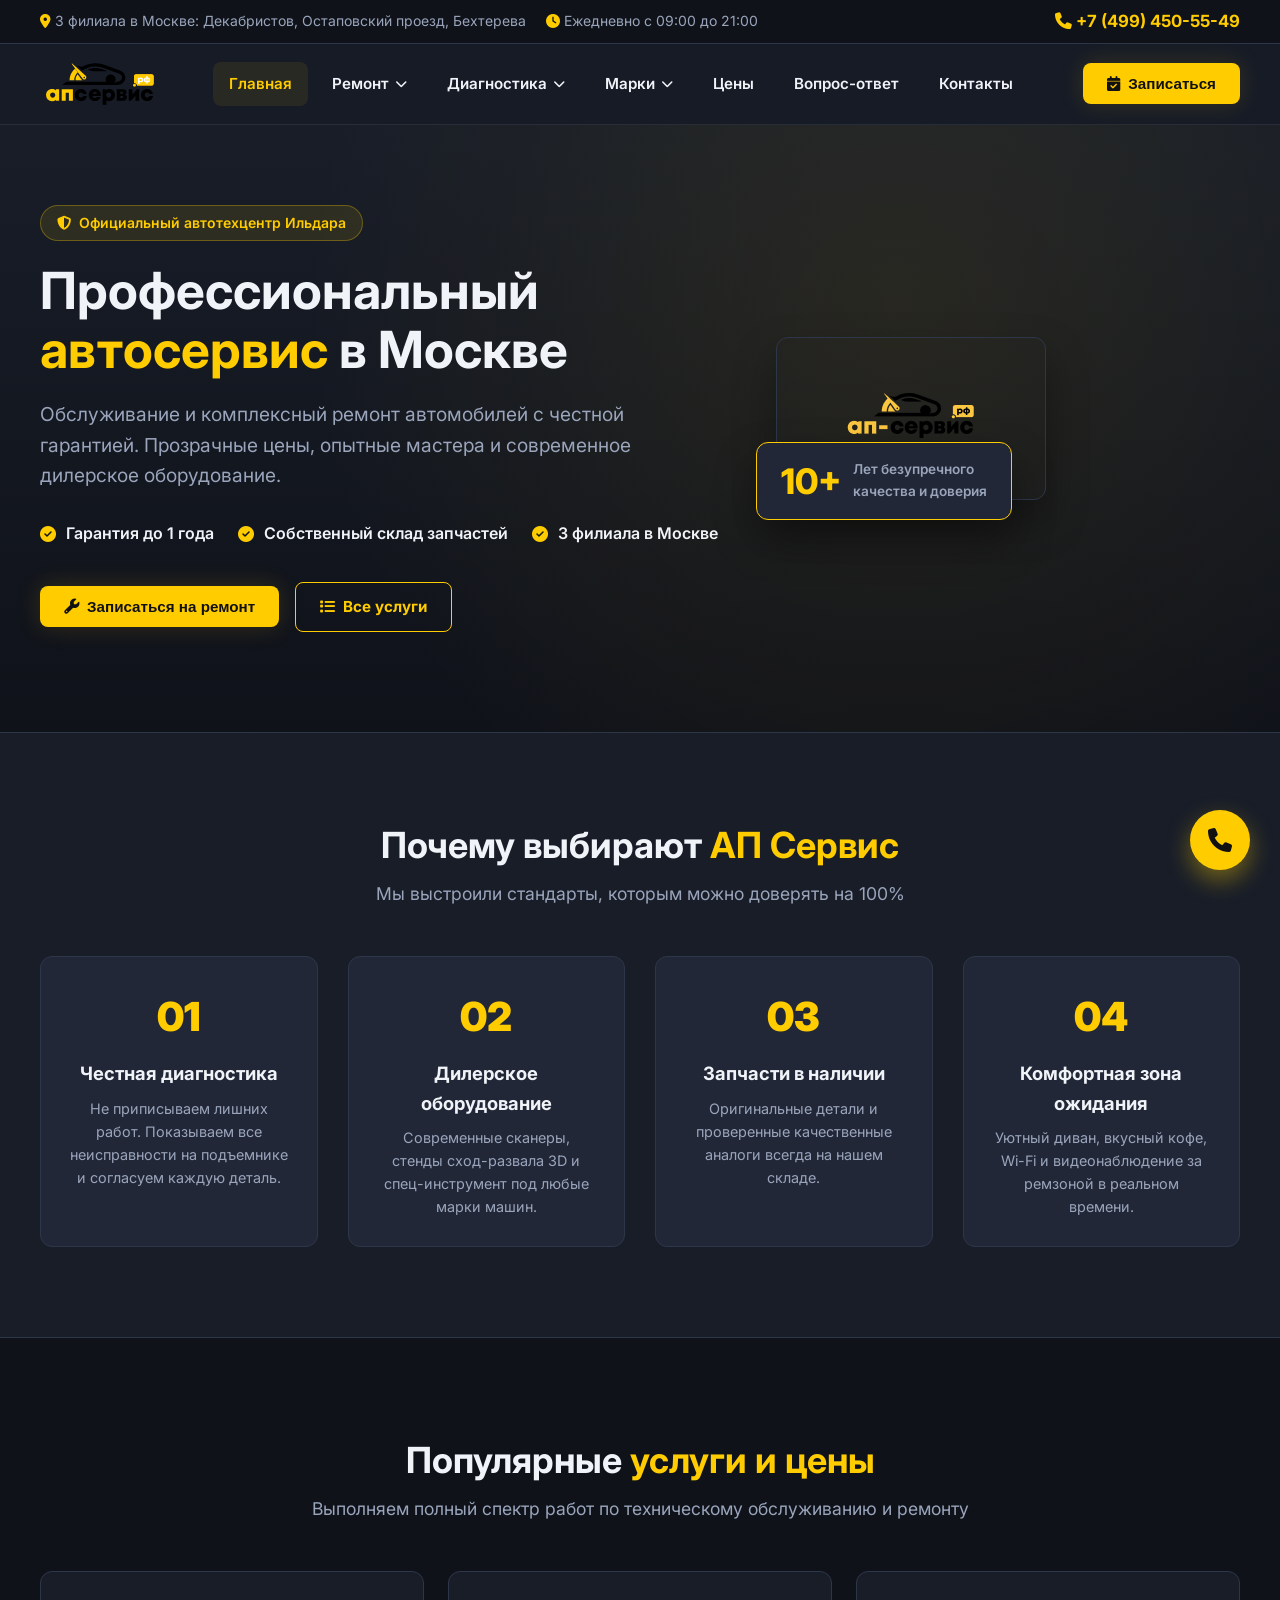
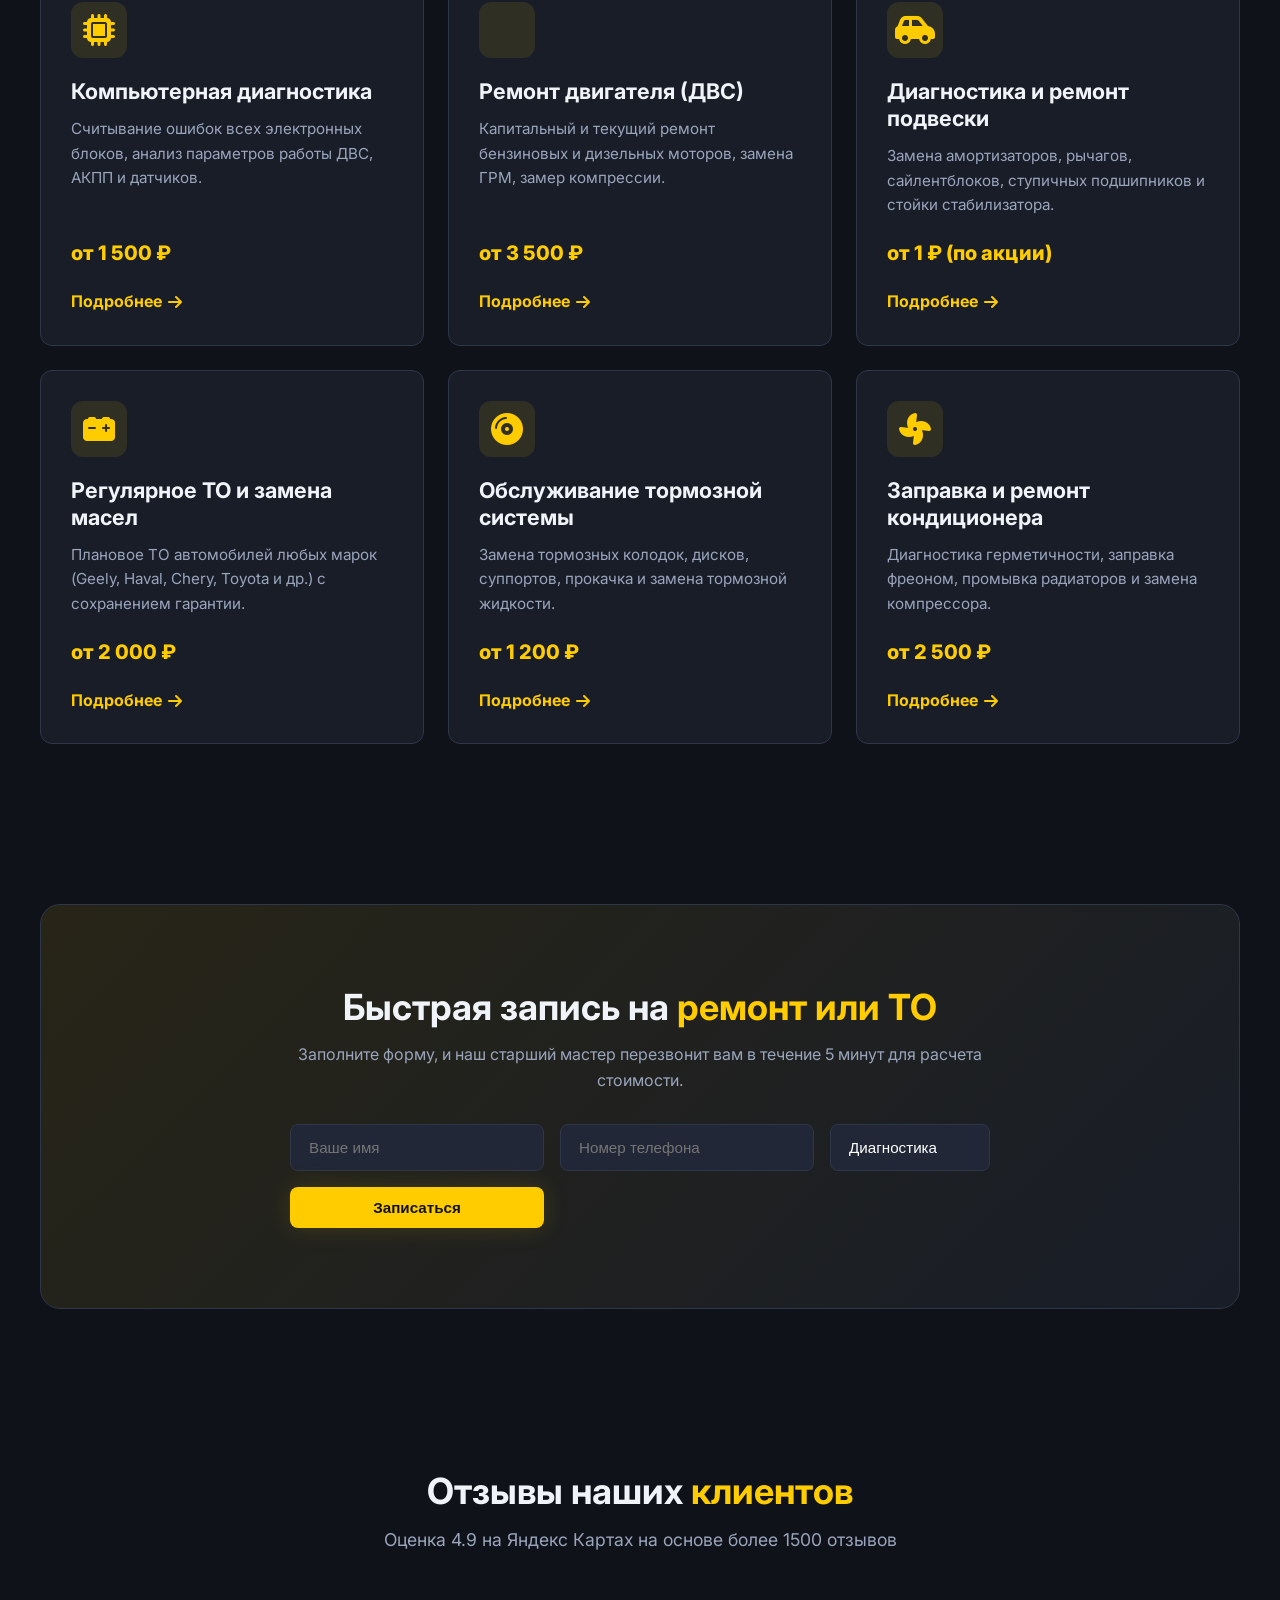
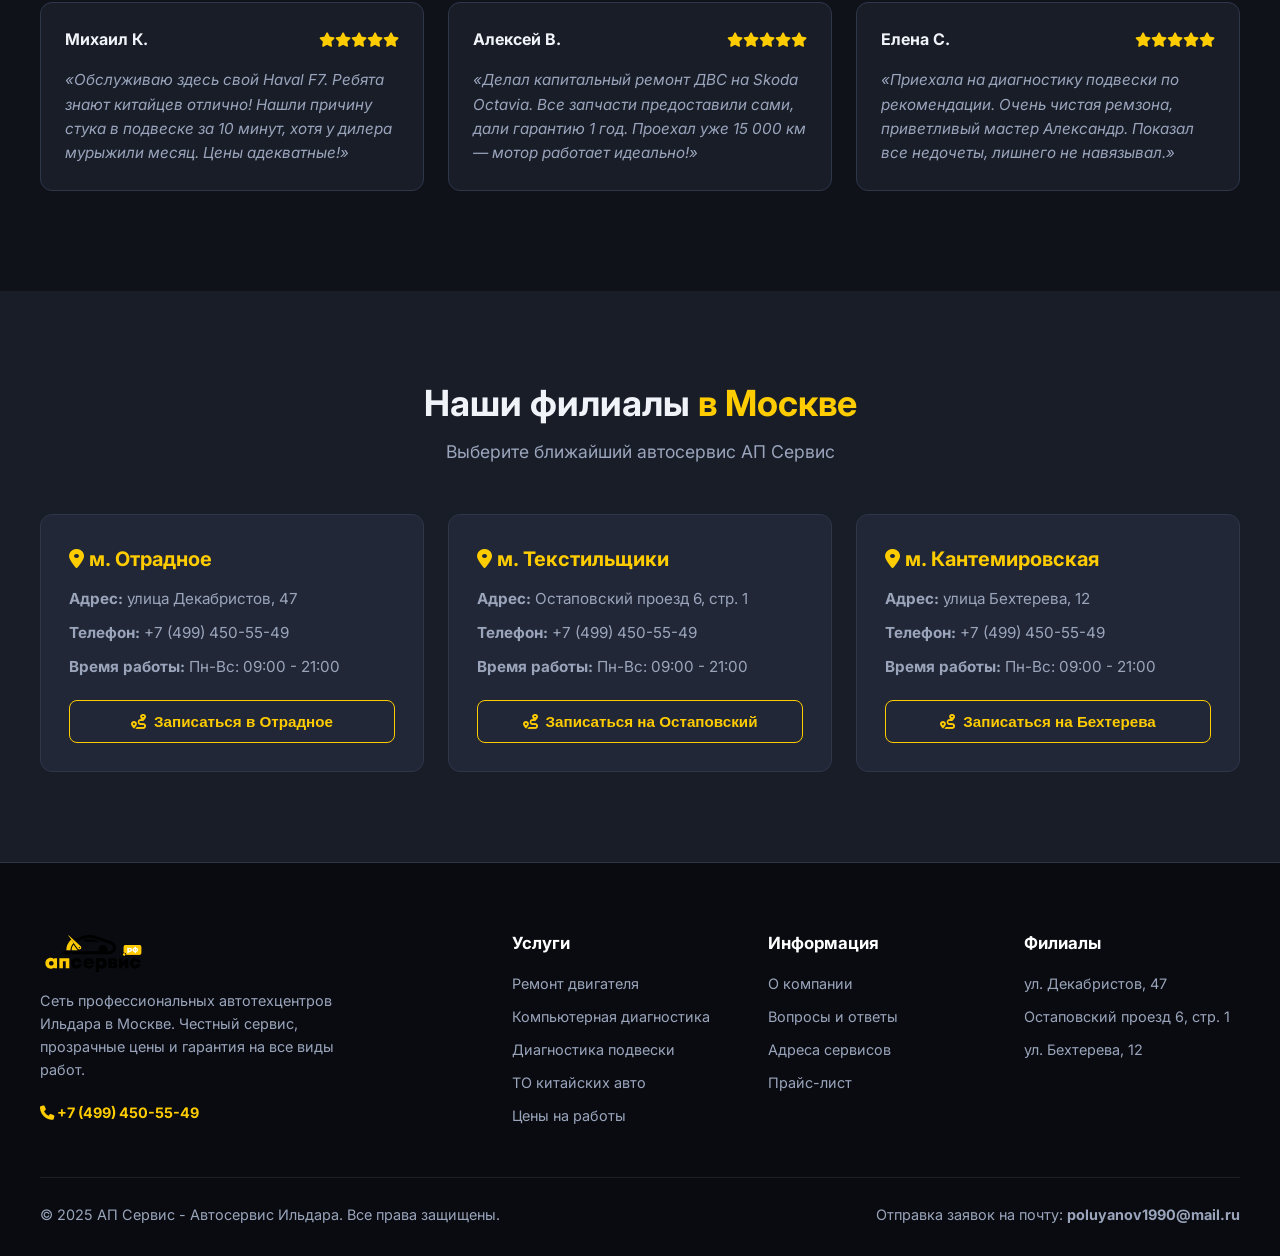
==== index.html @ 7454a3b3 "Create modern multi-page HTML site analog for AP Service with email forms Co-authored-by: staspoluya" ====
<!DOCTYPE html>
<html lang="ru">
<head>
  <meta charset="UTF-8">
  <meta name="viewport" content="width=device-width, initial-scale=1.0">
  <title>АП Сервис - Сеть автотехцентров Ильдара в Москве</title>
  <meta name="description" content="АП Сервис — профессиональный автосервис Ильдара. Диагностика, ремонт двигателя, ТО, подвески, тормозов и электрики в Москве. Гарантия качества.">

  <link rel="stylesheet" href="css/style.css">
  <link rel="stylesheet" href="https://cdnjs.cloudflare.com/ajax/libs/font-awesome/6.4.0/css/all.min.css">
  <link href="https://fonts.googleapis.com/css2?family=Inter:wght@400;500;600;700;800;900&display=swap" rel="stylesheet">
</head>
<body>

  <!-- Top Bar -->
  <div class="top-bar">
    <div class="container">
      <div class="top-bar-info">
        <div class="item"><i class="fa-solid fa-location-dot text-highlight"></i> 3 филиала в Москве: Декабристов, Остаповский проезд, Бехтерева</div>
        <div class="item"><i class="fa-solid fa-clock text-highlight"></i> Ежедневно с 09:00 до 21:00</div>
      </div>
      <div class="top-bar-contact">
        <a href="tel:+74994505549" class="phone-link"><i class="fa-solid fa-phone"></i> +7 (499) 450-55-49</a>
      </div>
    </div>
  </div>

  <!-- Header -->
  <header class="header">
    <div class="container header-container">
      <a href="index.html" class="logo">
        <img src="images/logo.svg" alt="АП Сервис - Автосервис Ильдара">
      </a>

      <nav>
        <ul class="nav-menu">
          <li class="nav-item active"><a href="index.html" class="nav-link">Главная</a></li>

          <li class="nav-item has-dropdown">
            <a href="#" class="nav-link">
              Ремонт <i class="fa-solid fa-chevron-down dropdown-arrow"></i>
            </a>
            <div class="dropdown-menu mega-menu">
              <a href="dvigatel.html"><i class="fa-solid fa-engine"></i> Ремонт двигателя</a>
              <a href="diagnostika-podveski.html"><i class="fa-solid fa-car-side"></i> Замена амортизаторов</a>
              <a href="dvigatel.html"><i class="fa-solid fa-gear"></i> Замена ГРМ</a>
              <a href="dvigatel.html"><i class="fa-solid fa-oil-can"></i> Замена масла в АКПП</a>
              <a href="dvigatel.html"><i class="fa-solid fa-oil-can"></i> Замена масла в ДВС</a>
              <a href="diagnostika-podveski.html"><i class="fa-solid fa-compact-disc"></i> Замена колодок и дисков</a>
              <a href="diagnostika-podveski.html"><i class="fa-solid fa-dharmachakra"></i> Замена ступичного подшипника</a>
              <a href="diagnostika-podveski.html"><i class="fa-solid fa-wrench"></i> Замена сайлентблоков</a>
              <a href="dvigatel.html"><i class="fa-solid fa-temperature-arrow-down"></i> Замена антифриза</a>
              <a href="dvigatel.html"><i class="fa-solid fa-snowflake"></i> Заправка кондиционера</a>
            </div>
          </li>

          <li class="nav-item has-dropdown">
            <a href="#" class="nav-link">
              Диагностика <i class="fa-solid fa-chevron-down dropdown-arrow"></i>
            </a>
            <div class="dropdown-menu">
              <a href="computernaya-diagnostika.html">Компьютерная диагностика</a>
              <a href="diagnostika-podveski.html">Диагностика подвески</a>
              <a href="computernaya-diagnostika.html">Диагностика ДВС</a>
              <a href="computernaya-diagnostika.html">Диагностика трансмиссии</a>
              <a href="computernaya-diagnostika.html">Диагностика тормозной системы</a>
            </div>
          </li>

          <li class="nav-item has-dropdown">
            <a href="#" class="nav-link">
              Марки <i class="fa-solid fa-chevron-down dropdown-arrow"></i>
            </a>
            <div class="dropdown-menu mega-menu">
              <a href="to-geely.html">ТО Geely</a>
              <a href="to-geely.html">ТО Haval</a>
              <a href="to-geely.html">ТО Chery</a>
              <a href="to-geely.html">ТО Changan</a>
              <a href="to-geely.html">ТО Jaecoo</a>
              <a href="to-geely.html">ТО Jetour</a>
              <a href="to-geely.html">ТО Exeed</a>
              <a href="to-geely.html">ТО Tank</a>
            </div>
          </li>

          <li class="nav-item"><a href="price.html" class="nav-link">Цены</a></li>
          <li class="nav-item"><a href="faq.html" class="nav-link">Вопрос-ответ</a></li>
          <li class="nav-item"><a href="#branches" class="nav-link">Контакты</a></li>
        </ul>
      </nav>

      <div class="header-actions">
        <button class="btn btn-primary" data-open-modal><i class="fa-solid fa-calendar-check"></i> Записаться</button>
        <button class="mobile-toggle"><i class="fa-solid fa-bars"></i></button>
      </div>
    </div>
  </header>

  <!-- Hero Section -->
  <section class="hero">
    <div class="container hero-content">
      <div class="hero-text-side">
        <div class="hero-badge"><i class="fa-solid fa-shield-halved"></i> Официальный автотехцентр Ильдара</div>
        <h1>Профессиональный <span class="text-highlight">автосервис</span> в Москве</h1>
        <p class="hero-desc">Обслуживание и комплексный ремонт автомобилей с честной гарантией. Прозрачные цены, опытные мастера и современное дилерское оборудование.</p>

        <div class="hero-features">
          <div class="hero-feature-item">
            <i class="fa-solid fa-circle-check text-highlight"></i>
            <span>Гарантия до 1 года</span>
          </div>
          <div class="hero-feature-item">
            <i class="fa-solid fa-circle-check text-highlight"></i>
            <span>Собственный склад запчастей</span>
          </div>
          <div class="hero-feature-item">
            <i class="fa-solid fa-circle-check text-highlight"></i>
            <span>3 филиала в Москве</span>
          </div>
        </div>

        <div class="hero-cta">
          <button class="btn btn-primary" data-open-modal><i class="fa-solid fa-wrench"></i> Записаться на ремонт</button>
          <a href="#services" class="btn btn-outline"><i class="fa-solid fa-list"></i> Все услуги</a>
        </div>
      </div>

      <div class="hero-image-wrap">
        <img src="images/img_1.png" alt="АП Сервис Автосервис Ильдара">
        <div class="hero-experience-card">
          <div class="number">10+</div>
          <div class="text">Лет безупречного<br>качества и доверия</div>
        </div>
      </div>
    </div>
  </section>

  <!-- Advantages Section -->
  <section class="advantages-section">
    <div class="container">
      <h2 class="section-title">Почему выбирают <span class="text-highlight">АП Сервис</span></h2>
      <p class="section-subtitle">Мы выстроили стандарты, которым можно доверять на 100%</p>

      <div class="advantages-grid">
        <div class="advantage-card">
          <div class="advantage-number">01</div>
          <div class="advantage-title">Честная диагностика</div>
          <div class="advantage-desc">Не приписываем лишних работ. Показываем все неисправности на подъемнике и согласуем каждую деталь.</div>
        </div>

        <div class="advantage-card">
          <div class="advantage-number">02</div>
          <div class="advantage-title">Дилерское оборудование</div>
          <div class="advantage-desc">Современные сканеры, стенды сход-развала 3D и спец-инструмент под любые марки машин.</div>
        </div>

        <div class="advantage-card">
          <div class="advantage-number">03</div>
          <div class="advantage-title">Запчасти в наличии</div>
          <div class="advantage-desc">Оригинальные детали и проверенные качественные аналоги всегда на нашем складе.</div>
        </div>

        <div class="advantage-card">
          <div class="advantage-number">04</div>
          <div class="advantage-title">Комфортная зона ожидания</div>
          <div class="advantage-desc">Уютный диван, вкусный кофе, Wi-Fi и видеонаблюдение за ремзоной в реальном времени.</div>
        </div>
      </div>
    </div>
  </section>

  <!-- Popular Services Grid -->
  <section class="services-section" id="services">
    <div class="container">
      <h2 class="section-title">Популярные <span class="text-highlight">услуги и цены</span></h2>
      <p class="section-subtitle">Выполняем полный спектр работ по техническому обслуживанию и ремонту</p>

      <div class="services-grid">
        <div class="service-card">
          <div>
            <div class="service-icon"><i class="fa-solid fa-microchip fa-2x"></i></div>
            <h3>Компьютерная диагностика</h3>
            <p>Считывание ошибок всех электронных блоков, анализ параметров работы ДВС, АКПП и датчиков.</p>
          </div>
          <div>
            <div class="service-price">от 1 500 ₽</div>
            <a href="computernaya-diagnostika.html" class="btn-link">Подробнее <i class="fa-solid fa-arrow-right"></i></a>
          </div>
        </div>

        <div class="service-card">
          <div>
            <div class="service-icon"><i class="fa-solid fa-engine fa-2x"></i></div>
            <h3>Ремонт двигателя (ДВС)</h3>
            <p>Капитальный и текущий ремонт бензиновых и дизельных моторов, замена ГРМ, замер компрессии.</p>
          </div>
          <div>
            <div class="service-price">от 3 500 ₽</div>
            <a href="dvigatel.html" class="btn-link">Подробнее <i class="fa-solid fa-arrow-right"></i></a>
          </div>
        </div>

        <div class="service-card">
          <div>
            <div class="service-icon"><i class="fa-solid fa-car-side fa-2x"></i></div>
            <h3>Диагностика и ремонт подвески</h3>
            <p>Замена амортизаторов, рычагов, сайлентблоков, ступичных подшипников и стойки стабилизатора.</p>
          </div>
          <div>
            <div class="service-price">от 1 ₽ (по акции)</div>
            <a href="diagnostika-podveski.html" class="btn-link">Подробнее <i class="fa-solid fa-arrow-right"></i></a>
          </div>
        </div>

        <div class="service-card">
          <div>
            <div class="service-icon"><i class="fa-solid fa-car-battery fa-2x"></i></div>
            <h3>Регулярное ТО и замена масел</h3>
            <p>Плановое ТО автомобилей любых марок (Geely, Haval, Chery, Toyota и др.) с сохранением гарантии.</p>
          </div>
          <div>
            <div class="service-price">от 2 000 ₽</div>
            <a href="to-geely.html" class="btn-link">Подробнее <i class="fa-solid fa-arrow-right"></i></a>
          </div>
        </div>

        <div class="service-card">
          <div>
            <div class="service-icon"><i class="fa-solid fa-compact-disc fa-2x"></i></div>
            <h3>Обслуживание тормозной системы</h3>
            <p>Замена тормозных колодок, дисков, суппортов, прокачка и замена тормозной жидкости.</p>
          </div>
          <div>
            <div class="service-price">от 1 200 ₽</div>
            <a href="price.html" class="btn-link">Подробнее <i class="fa-solid fa-arrow-right"></i></a>
          </div>
        </div>

        <div class="service-card">
          <div>
            <div class="service-icon"><i class="fa-solid fa-fan fa-2x"></i></div>
            <h3>Заправка и ремонт кондиционера</h3>
            <p>Диагностика герметичности, заправка фреоном, промывка радиаторов и замена компрессора.</p>
          </div>
          <div>
            <div class="service-price">от 2 500 ₽</div>
            <a href="price.html" class="btn-link">Подробнее <i class="fa-solid fa-arrow-right"></i></a>
          </div>
        </div>
      </div>
    </div>
  </section>

  <!-- Interactive Booking Form Banner -->
  <section class="container">
    <div class="booking-banner">
      <div style="max-width: 700px; margin: 0 auto; text-align: center;">
        <h2 class="section-title">Быстрая запись на <span class="text-highlight">ремонт или ТО</span></h2>
        <p style="color: var(--text-muted);">Заполните форму, и наш старший мастер перезвонит вам в течение 5 минут для расчета стоимости.</p>

        <form class="booking-form ajax-form">
          <div class="form-group">
            <input type="text" name="name" class="form-control" placeholder="Ваше имя" required>
          </div>
          <div class="form-group">
            <input type="tel" name="phone" class="form-control" placeholder="Номер телефона" required>
          </div>
          <div class="form-group">
            <select name="service" class="form-control">
              <option value="Диагностика">Диагностика</option>
              <option value="Ремонт ДВС">Ремонт ДВС</option>
              <option value="Ремонт подвески">Ремонт подвески</option>
              <option value="Техническое обслуживание">Техническое обслуживание (ТО)</option>
            </select>
          </div>
          <button type="submit" class="btn btn-primary">Записаться</button>
        </form>
      </div>
    </div>
  </section>

  <!-- Reviews Section -->
  <section class="reviews-section">
    <div class="container">
      <h2 class="section-title">Отзывы наших <span class="text-highlight">клиентов</span></h2>
      <p class="section-subtitle">Оценка 4.9 на Яндекс Картах на основе более 1500 отзывов</p>

      <div class="reviews-grid">
        <div class="review-card">
          <div class="review-header">
            <div class="reviewer-name">Михаил К.</div>
            <div class="stars"><i class="fa-solid fa-star"></i><i class="fa-solid fa-star"></i><i class="fa-solid fa-star"></i><i class="fa-solid fa-star"></i><i class="fa-solid fa-star"></i></div>
          </div>
          <p class="review-text">«Обслуживаю здесь свой Haval F7. Ребята знают китайцев отлично! Нашли причину стука в подвеске за 10 минут, хотя у дилера мурыжили месяц. Цены адекватные!»</p>
        </div>

        <div class="review-card">
          <div class="review-header">
            <div class="reviewer-name">Алексей В.</div>
            <div class="stars"><i class="fa-solid fa-star"></i><i class="fa-solid fa-star"></i><i class="fa-solid fa-star"></i><i class="fa-solid fa-star"></i><i class="fa-solid fa-star"></i></div>
          </div>
          <p class="review-text">«Делал капитальный ремонт ДВС на Skoda Octavia. Все запчасти предоставили сами, дали гарантию 1 год. Проехал уже 15 000 км — мотор работает идеально!»</p>
        </div>

        <div class="review-card">
          <div class="review-header">
            <div class="reviewer-name">Елена С.</div>
            <div class="stars"><i class="fa-solid fa-star"></i><i class="fa-solid fa-star"></i><i class="fa-solid fa-star"></i><i class="fa-solid fa-star"></i><i class="fa-solid fa-star"></i></div>
          </div>
          <p class="review-text">«Приехала на диагностику подвески по рекомендации. Очень чистая ремзона, приветливый мастер Александр. Показал все недочеты, лишнего не навязывал.»</p>
        </div>
      </div>
    </div>
  </section>

  <!-- Branches / Locations Section -->
  <section class="branches-section" id="branches">
    <div class="container">
      <h2 class="section-title">Наши филиалы <span class="text-highlight">в Москве</span></h2>
      <p class="section-subtitle">Выберите ближайший автосервис АП Сервис</p>

      <div class="branches-grid">
        <div class="branch-card">
          <div class="branch-title"><i class="fa-solid fa-location-dot"></i> м. Отрадное</div>
          <div class="branch-info">
            <div><strong>Адрес:</strong> улица Декабристов, 47</div>
            <div><strong>Телефон:</strong> +7 (499) 450-55-49</div>
            <div><strong>Время работы:</strong> Пн-Вс: 09:00 - 21:00</div>
          </div>
          <button class="btn btn-outline" style="width: 100%;" data-open-modal><i class="fa-solid fa-route"></i> Записаться в Отрадное</button>
        </div>

        <div class="branch-card">
          <div class="branch-title"><i class="fa-solid fa-location-dot"></i> м. Текстильщики</div>
          <div class="branch-info">
            <div><strong>Адрес:</strong> Остаповский проезд 6, стр. 1</div>
            <div><strong>Телефон:</strong> +7 (499) 450-55-49</div>
            <div><strong>Время работы:</strong> Пн-Вс: 09:00 - 21:00</div>
          </div>
          <button class="btn btn-outline" style="width: 100%;" data-open-modal><i class="fa-solid fa-route"></i> Записаться на Остаповский</button>
        </div>

        <div class="branch-card">
          <div class="branch-title"><i class="fa-solid fa-location-dot"></i> м. Кантемировская</div>
          <div class="branch-info">
            <div><strong>Адрес:</strong> улица Бехтерева, 12</div>
            <div><strong>Телефон:</strong> +7 (499) 450-55-49</div>
            <div><strong>Время работы:</strong> Пн-Вс: 09:00 - 21:00</div>
          </div>
          <button class="btn btn-outline" style="width: 100%;" data-open-modal><i class="fa-solid fa-route"></i> Записаться на Бехтерева</button>
        </div>
      </div>
    </div>
  </section>

  <!-- Modal Popup -->
  <div class="modal-overlay" id="bookingModal">
    <div class="modal-box">
      <button class="modal-close" data-close-modal>&times;</button>
      <h3 class="modal-title">Онлайн запись</h3>
      <p class="modal-desc">Оставьте контакты, и мы перезвоним вам в течение 5 минут для консультации.</p>

      <form class="modal-form ajax-form">
        <div class="form-group">
          <label style="font-size: 0.85rem; color: var(--text-muted); margin-bottom: 4px;">Ваше имя</label>
          <input type="text" name="name" class="form-control" placeholder="Иван" required>
        </div>
        <div class="form-group">
          <label style="font-size: 0.85rem; color: var(--text-muted); margin-bottom: 4px;">Номер телефона</label>
          <input type="tel" name="phone" class="form-control" placeholder="+7 (999) 000-00-00" required>
        </div>
        <div class="form-group">
          <label style="font-size: 0.85rem; color: var(--text-muted); margin-bottom: 4px;">Выберите услугу</label>
          <select name="service" id="modalServiceSelect" class="form-control">
            <option value="Компьютерная диагностика">Компьютерная диагностика</option>
            <option value="Ремонт ДВС / Двигатель">Ремонт ДВС / Двигатель</option>
            <option value="Диагностика и ремонт подвески">Диагностика и ремонт подвески</option>
            <option value="Техническое обслуживание (ТО)">Техническое обслуживание (ТО)</option>
            <option value="Замена масла">Замена масла</option>
            <option value="Заправка кондиционера">Заправка кондиционера</option>
          </select>
        </div>
        <button type="submit" class="btn btn-primary" style="margin-top: 10px;">Отправить заявку</button>
      </form>
    </div>
  </div>

  <!-- Floating Call Button -->
  <div class="floating-call-btn" data-open-modal title="Заказать звонок">
    <i class="fa-solid fa-phone"></i>
  </div>

  <!-- Footer -->
  <footer class="footer">
    <div class="container">
      <div class="footer-grid">
        <div>
          <div class="footer-logo">
            <img src="images/logo.svg" alt="АП Сервис">
          </div>
          <p class="footer-desc">Сеть профессиональных автотехцентров Ильдара в Москве. Честный сервис, прозрачные цены и гарантия на все виды работ.</p>
          <p style="color: var(--primary); font-weight: 700;"><i class="fa-solid fa-phone"></i> +7 (499) 450-55-49</p>
        </div>

        <div class="footer-col">
          <h4>Услуги</h4>
          <ul class="footer-links">
            <li><a href="dvigatel.html">Ремонт двигателя</a></li>
            <li><a href="computernaya-diagnostika.html">Компьютерная диагностика</a></li>
            <li><a href="diagnostika-podveski.html">Диагностика подвески</a></li>
            <li><a href="to-geely.html">ТО китайских авто</a></li>
            <li><a href="price.html">Цены на работы</a></li>
          </ul>
        </div>

        <div class="footer-col">
          <h4>Информация</h4>
          <ul class="footer-links">
            <li><a href="index.html">О компании</a></li>
            <li><a href="faq.html">Вопросы и ответы</a></li>
            <li><a href="#branches">Адреса сервисов</a></li>
            <li><a href="price.html">Прайс-лист</a></li>
          </ul>
        </div>

        <div class="footer-col">
          <h4>Филиалы</h4>
          <ul class="footer-links">
            <li>ул. Декабристов, 47</li>
            <li>Остаповский проезд 6, стр. 1</li>
            <li>ул. Бехтерева, 12</li>
          </ul>
        </div>
      </div>

      <div class="footer-bottom">
        <div>&copy; 2025 АП Сервис - Автосервис Ильдара. Все права защищены.</div>
        <div>Отправка заявок на почту: <strong>poluyanov1990@mail.ru</strong></div>
      </div>
    </div>
  </footer>

  <script src="js/main.js"></script>
</body>
</html>
---- css/style.css ----
/* ==========================================================================
   AP Service Modern Theme Stylesheet
   Color Palette:
   - Primary: #ffcc00 / #fbc740 (Vibrant Auto Gold/Yellow)
   - Accent: #e60000 / #ff3333 (Red Accent)
   - Dark BG: #12151c (Deep Onyx)
   - Surface BG: #1b1f2b / #222736 (Sleek Dark Slate)
   - Card BG: #262c3d
   - Text Primary: #f5f6f8
   - Text Muted: #9da7be
   ========================================================================== */

:root {
  --primary: #ffcc00;
  --primary-hover: #e6b800;
  --primary-glow: rgba(255, 204, 0, 0.25);
  --accent-red: #e62e2e;
  --dark-bg: #0f1219;
  --surface-bg: #181d28;
  --card-bg: #212736;
  --card-border: #2e364a;
  --text-main: #f0f3f8;
  --text-muted: #9aa5bc;
  --light-bg: #f8fafc;
  --font-family: 'Inter', -apple-system, BlinkMacSystemFont, 'Segoe UI', Roboto, sans-serif;
  --container-width: 1240px;
  --transition-fast: 0.25s cubic-bezier(0.16, 1, 0.3, 1);
  --border-radius: 12px;
  --shadow-lg: 0 20px 40px rgba(0, 0, 0, 0.35);
  --shadow-glow: 0 0 25px rgba(255, 204, 0, 0.15);
}

*, *::before, *::after {
  box-sizing: border-box;
  margin: 0;
  padding: 0;
}

html {
  scroll-behavior: smooth;
  font-size: 16px;
}

body {
  font-family: var(--font-family);
  background-color: var(--dark-bg);
  color: var(--text-main);
  line-height: 1.6;
  overflow-x: hidden;
  -webkit-font-smoothing: antialiased;
}

a {
  color: inherit;
  text-decoration: none;
  transition: color var(--transition-fast);
}

img {
  max-width: 100%;
  height: auto;
  display: block;
}

.container {
  width: 100%;
  max-width: var(--container-width);
  margin: 0 auto;
  padding: 0 20px;
}

/* Typography */
h1, h2, h3, h4, h5, h6 {
  font-weight: 700;
  line-height: 1.25;
  color: var(--text-main);
}

.section-title {
  font-size: 2.25rem;
  text-align: center;
  margin-bottom: 0.75rem;
  position: relative;
}

.section-subtitle {
  font-size: 1.1rem;
  color: var(--text-muted);
  text-align: center;
  margin-bottom: 3rem;
}

.text-highlight {
  color: var(--primary);
}

/* Top Bar */
.top-bar {
  background: rgba(15, 18, 25, 0.95);
  border-bottom: 1px solid var(--card-border);
  font-size: 0.875rem;
  padding: 8px 0;
  color: var(--text-muted);
}

.top-bar .container {
  display: flex;
  justify-content: space-between;
  align-items: center;
}

.top-bar-info {
  display: flex;
  gap: 20px;
}

.top-bar-info item {
  display: flex;
  align-items: center;
  gap: 6px;
}

.top-bar-contact {
  display: flex;
  align-items: center;
  gap: 20px;
}

.phone-link {
  font-weight: 700;
  color: var(--primary);
  font-size: 1.05rem;
}

/* Header & Navigation */
header.header {
  position: sticky;
  top: 0;
  z-index: 1000;
  background: rgba(24, 29, 40, 0.95);
  backdrop-filter: blur(12px);
  border-bottom: 1px solid rgba(255, 255, 255, 0.08);
  transition: all var(--transition-fast);
}

.header-container {
  display: flex;
  align-items: center;
  justify-content: space-between;
  height: 80px;
}

.logo {
  display: flex;
  align-items: center;
  gap: 12px;
}

.logo img {
  height: 45px;
  width: auto;
}

.nav-menu {
  display: flex;
  align-items: center;
  list-style: none;
  gap: 8px;
}

.nav-item {
  position: relative;
}

.nav-link {
  padding: 10px 16px;
  font-weight: 600;
  font-size: 0.95rem;
  color: var(--text-main);
  border-radius: 8px;
  display: flex;
  align-items: center;
  gap: 6px;
}

.nav-link:hover, .nav-item.active > .nav-link {
  color: var(--primary);
  background: rgba(255, 204, 0, 0.08);
}

.dropdown-arrow {
  font-size: 0.75rem;
  transition: transform var(--transition-fast);
}

.nav-item:hover .dropdown-arrow {
  transform: rotate(180deg);
}

/* Dropdown Submenu */
.dropdown-menu {
  position: absolute;
  top: 100%;
  left: 0;
  min-width: 260px;
  background: var(--surface-bg);
  border: 1px solid var(--card-border);
  border-radius: var(--border-radius);
  box-shadow: var(--shadow-lg);
  padding: 12px 0;
  opacity: 0;
  visibility: hidden;
  transform: translateY(10px);
  transition: all var(--transition-fast);
  z-index: 1100;
  max-height: 75vh;
  overflow-y: auto;
}

.nav-item:hover .dropdown-menu {
  opacity: 1;
  visibility: visible;
  transform: translateY(0);
}

.dropdown-menu a {
  display: block;
  padding: 10px 20px;
  font-size: 0.9rem;
  color: var(--text-muted);
  transition: all var(--transition-fast);
}

.dropdown-menu a:hover {
  color: var(--primary);
  background: rgba(255, 204, 0, 0.08);
  padding-left: 26px;
}

/* Multi-column Dropdown for large lists like Repair/Brands */
.dropdown-menu.mega-menu {
  min-width: 580px;
  display: grid;
  grid-template-columns: repeat(2, 1fr);
  padding: 16px;
  gap: 8px;
}

.header-actions {
  display: flex;
  align-items: center;
  gap: 16px;
}

.btn {
  display: inline-flex;
  align-items: center;
  justify-content: center;
  gap: 8px;
  padding: 12px 24px;
  font-weight: 700;
  font-size: 0.95rem;
  border-radius: 8px;
  cursor: pointer;
  border: none;
  transition: all var(--transition-fast);
}

.btn-primary {
  background: var(--primary);
  color: #111;
  box-shadow: var(--shadow-glow);
}

.btn-primary:hover {
  background: var(--primary-hover);
  transform: translateY(-2px);
  box-shadow: 0 8px 25px rgba(255, 204, 0, 0.35);
}

.btn-outline {
  background: transparent;
  border: 1px solid var(--primary);
  color: var(--primary);
}

.btn-outline:hover {
  background: rgba(255, 204, 0, 0.1);
  transform: translateY(-2px);
}

.mobile-toggle {
  display: none;
  background: none;
  border: none;
  color: #fff;
  font-size: 1.5rem;
  cursor: pointer;
}

/* Hero Section */
.hero {
  position: relative;
  padding: 80px 0 100px;
  background: radial-gradient(circle at 70% 30%, rgba(255, 204, 0, 0.08) 0%, transparent 60%),
              linear-gradient(180deg, var(--surface-bg) 0%, var(--dark-bg) 100%);
  overflow: hidden;
}

.hero-content {
  display: grid;
  grid-template-columns: 1.2fr 0.8fr;
  align-items: center;
  gap: 40px;
}

.hero-badge {
  display: inline-flex;
  align-items: center;
  gap: 8px;
  background: rgba(255, 204, 0, 0.1);
  border: 1px solid rgba(255, 204, 0, 0.3);
  color: var(--primary);
  padding: 6px 16px;
  border-radius: 20px;
  font-size: 0.875rem;
  font-weight: 600;
  margin-bottom: 20px;
}

.hero h1 {
  font-size: 3.2rem;
  line-height: 1.15;
  margin-bottom: 20px;
}

.hero-desc {
  font-size: 1.2rem;
  color: var(--text-muted);
  margin-bottom: 30px;
  max-width: 600px;
}

.hero-features {
  display: flex;
  gap: 24px;
  margin-bottom: 35px;
}

.hero-feature-item {
  display: flex;
  align-items: center;
  gap: 10px;
  font-weight: 600;
}

.hero-feature-item svg {
  color: var(--primary);
  flex-shrink: 0;
}

.hero-cta {
  display: flex;
  gap: 16px;
  align-items: center;
}

.hero-image-wrap {
  position: relative;
}

.hero-image-wrap img {
  border-radius: var(--border-radius);
  box-shadow: var(--shadow-lg);
  border: 1px solid var(--card-border);
}

.hero-experience-card {
  position: absolute;
  bottom: -20px;
  left: -20px;
  background: var(--card-bg);
  border: 1px solid var(--primary);
  padding: 16px 24px;
  border-radius: 12px;
  box-shadow: var(--shadow-lg);

  display: flex;
  align-items: center;
  gap: 12px;
}

.hero-experience-card .number {
  font-size: 2.2rem;
  font-weight: 800;
  color: var(--primary);

  line-height: 1;
}

.hero-experience-card .text {
  font-size: 0.85rem;
  color: var(--text-muted);
  font-weight: 600;
}

/* Services Grid Section */
.services-section {
  padding: 100px 0;
  background: var(--dark-bg);
}

.services-grid {
  display: grid;
  grid-template-columns: repeat(auto-fit, minmax(320px, 1fr));
  gap: 24px;
}

.service-card {
  background: var(--surface-bg);
  border: 1px solid var(--card-border);
  border-radius: var(--border-radius);
  padding: 30px;
  transition: all var(--transition-fast);
  display: flex;
  flex-direction: column;
  justify-content: space-between;
  position: relative;
  overflow: hidden;
}

.service-card::before {
  content: '';
  position: absolute;
  top: 0;
  left: 0;
  width: 100%;
  height: 3px;
  background: linear-gradient(90deg, var(--primary), transparent);
  opacity: 0;
  transition: opacity var(--transition-fast);
}

.service-card:hover {
  transform: translateY(-6px);
  border-color: rgba(255, 204, 0, 0.4);
  box-shadow: var(--shadow-lg);
}

.service-card:hover::before {
  opacity: 1;
}

.service-icon {
  width: 56px;
  height: 56px;
  background: rgba(255, 204, 0, 0.1);
  border-radius: 12px;
  display: flex;
  align-items: center;
  justify-content: center;
  margin-bottom: 20px;
  color: var(--primary);
}

.service-card h3 {
  font-size: 1.35rem;
  margin-bottom: 12px;
}

.service-card p {
  color: var(--text-muted);
  font-size: 0.95rem;
  margin-bottom: 20px;
}

.service-price {
  font-size: 1.25rem;
  font-weight: 800;
  color: var(--primary);
  margin-bottom: 20px;
}

.service-card .btn-link {
  color: var(--primary);
  font-weight: 700;
  display: inline-flex;
  align-items: center;
  gap: 6px;

  margin-top: auto;
}

.service-card .btn-link:hover {
  gap: 10px;
}

/* Advantages Section */
.advantages-section {
  padding: 90px 0;
  background: var(--surface-bg);
  border-top: 1px solid var(--card-border);
  border-bottom: 1px solid var(--card-border);
}

.advantages-grid {
  display: grid;
  grid-template-columns: repeat(auto-fit, minmax(260px, 1fr));
  gap: 30px;
}

.advantage-card {
  background: var(--card-bg);
  border: 1px solid var(--card-border);
  border-radius: var(--border-radius);
  padding: 28px;
  text-align: center;
}

.advantage-number {
  font-size: 2.5rem;
  font-weight: 900;
  color: var(--primary);
  margin-bottom: 10px;
}

.advantage-title {
  font-size: 1.15rem;
  font-weight: 700;
  margin-bottom: 8px;
}

.advantage-desc {
  font-size: 0.9rem;
  color: var(--text-muted);
}

/* Interactive Calculator / Booking Form Banner */
.booking-banner {
  padding: 80px 0;
  background: linear-gradient(135deg, rgba(255, 204, 0, 0.1) 0%, rgba(24, 29, 40, 1) 100%), var(--dark-bg);
  border-radius: 20px;
  border: 1px solid var(--card-border);
  margin: 60px 0;

  position: relative;
  overflow: hidden;
}

.booking-form {
  display: grid;
  grid-template-columns: repeat(auto-fit, minmax(220px, 1fr)) 160px;
  gap: 16px;
  margin-top: 30px;
}

.form-group {
  display: flex;
  flex-direction: column;
}

.form-control {
  width: 100%;
  padding: 14px 18px;
  background: var(--card-bg);
  border: 1px solid var(--card-border);
  border-radius: 8px;
  color: #fff;
  font-size: 0.95rem;
  outline: none;
  transition: border-color var(--transition-fast);
}

.form-control:focus {
  border-color: var(--primary);
}

select.form-control {
  appearance: none;
  cursor: pointer;
}

/* Reviews Carousel/Grid */
.reviews-section {
  padding: 100px 0;
  background: var(--dark-bg);
}

.reviews-grid {
  display: grid;
  grid-template-columns: repeat(auto-fit, minmax(320px, 1fr));
  gap: 24px;
}

.review-card {
  background: var(--surface-bg);
  border: 1px solid var(--card-border);
  border-radius: var(--border-radius);
  padding: 24px;
}

.review-header {
  display: flex;
  align-items: center;
  justify-content: space-between;
  margin-bottom: 16px;
}

.reviewer-name {
  font-weight: 700;
}

.stars {
  color: var(--primary);
  font-size: 0.9rem;
}

.review-text {
  color: var(--text-muted);
  font-size: 0.95rem;
  font-style: italic;
}

/* Branches / Locations Section */
.branches-section {
  padding: 90px 0;
  background: var(--surface-bg);
}

.branches-grid {
  display: grid;
  grid-template-columns: repeat(auto-fit, minmax(320px, 1fr));
  gap: 24px;
}

.branch-card {
  background: var(--card-bg);
  border: 1px solid var(--card-border);
  border-radius: var(--border-radius);
  padding: 28px;
}

.branch-title {
  font-size: 1.25rem;
  font-weight: 700;
  color: var(--primary);
  margin-bottom: 12px;
}

.branch-info {
  display: flex;
  flex-direction: column;
  gap: 10px;
  color: var(--text-muted);
  font-size: 0.95rem;
  margin-bottom: 20px;
}

/* FAQ Accordion */
.faq-section {
  padding: 90px 0;
  background: var(--dark-bg);
}

.faq-accordion {
  max-width: 840px;
  margin: 0 auto;
  display: flex;
  flex-direction: column;
  gap: 16px;
}

.faq-item {
  background: var(--surface-bg);
  border: 1px solid var(--card-border);
  border-radius: var(--border-radius);
  overflow: hidden;

  transition: border-color var(--transition-fast);
}

.faq-item.active {
  border-color: var(--primary);
}

.faq-question {
  padding: 20px 24px;
  font-size: 1.1rem;
  font-weight: 700;
  cursor: pointer;
  display: flex;
  justify-content: space-between;
  align-items: center;
  user-select: none;
}

.faq-icon {
  font-size: 1.2rem;
  color: var(--primary);
  transition: transform var(--transition-fast);
}

.faq-item.active .faq-icon {
  transform: rotate(45deg);
}

.faq-answer {
  max-height: 0;
  overflow: hidden;
  transition: max-height 0.3s ease-out, padding 0.3s ease-out;
  padding: 0 24px;
  color: var(--text-muted);
  font-size: 0.95rem;
}

.faq-item.active .faq-answer {
  padding: 0 24px 20px 24px;
  max-height: 300px;
}

/* Footer */
footer.footer {
  background: #090b10;
  border-top: 1px solid var(--card-border);
  padding: 70px 0 30px;
  color: var(--text-muted);
  font-size: 0.9rem;
}

.footer-grid {
  display: grid;
  grid-template-columns: 2fr repeat(3, 1fr);
  gap: 40px;
  margin-bottom: 50px;
}

.footer-logo img {
  height: 40px;
  margin-bottom: 16px;
}

.footer-desc {
  max-width: 320px;
  margin-bottom: 20px;
}

.footer-col h4 {
  color: #fff;
  font-size: 1.05rem;
  margin-bottom: 18px;
}

.footer-links {
  list-style: none;
  display: flex;
  flex-direction: column;
  gap: 10px;
}

.footer-links a:hover {
  color: var(--primary);
}

.footer-bottom {
  border-top: 1px solid rgba(255, 255, 255, 0.08);
  padding-top: 25px;
  display: flex;
  justify-content: space-between;
  align-items: center;
  flex-wrap: wrap;
  gap: 16px;
}

/* Modal Popup */
.modal-overlay {
  position: fixed;
  top: 0;
  left: 0;
  width: 100%;
  height: 100%;
  background: rgba(0, 0, 0, 0.75);
  backdrop-filter: blur(8px);
  z-index: 2000;
  display: flex;
  align-items: center;
  justify-content: center;
  opacity: 0;
  visibility: hidden;
  transition: all var(--transition-fast);

  padding: 20px;
}

.modal-overlay.active {
  opacity: 1;
  visibility: visible;
}

.modal-box {
  background: var(--surface-bg);
  border: 1px solid var(--card-border);
  border-radius: var(--border-radius);
  width: 100%;
  max-width: 480px;
  padding: 36px;
  position: relative;
  box-shadow: var(--shadow-lg);
  transform: translateY(20px);
  transition: transform var(--transition-fast);
}

.modal-overlay.active .modal-box {
  transform: translateY(0);
}

.modal-close {
  position: absolute;
  top: 16px;
  right: 16px;
  background: none;
  border: none;
  color: var(--text-muted);
  font-size: 1.5rem;
  cursor: pointer;
}

.modal-close:hover {
  color: #fff;
}

.modal-title {
  font-size: 1.6rem;
  margin-bottom: 8px;
}

.modal-desc {
  color: var(--text-muted);
  font-size: 0.9rem;
  margin-bottom: 24px;
}

.modal-form {
  display: flex;
  flex-direction: column;
  gap: 16px;
}

/* Notification banner / toast */
.form-status {
  padding: 12px;
  border-radius: 8px;
  font-size: 0.9rem;
  display: none;
  margin-top: 10px;
}

.form-status.success {
  display: block;
  background: rgba(46, 204, 113, 0.15);
  border: 1px solid #2ecc71;
  color: #2ecc71;
}

.form-status.error {
  display: block;
  background: rgba(231, 76, 60, 0.15);
  border: 1px solid #e74c3c;
  color: #e74c3c;
}

/* Floating Call Button */
.floating-call-btn {
  position: fixed;
  bottom: 30px;
  right: 30px;
  width: 60px;
  height: 60px;
  border-radius: 50%;
  background: var(--primary);
  color: #111;
  display: flex;
  align-items: center;
  justify-content: center;
  box-shadow: 0 10px 25px rgba(255, 204, 0, 0.4);
  z-index: 999;
  font-size: 1.5rem;
  cursor: pointer;
  animation: pulse 2s infinite;
}

@keyframes pulse {
  0% { transform: scale(1); box-shadow: 0 0 0 0 rgba(255, 204, 0, 0.7); }
  70% { transform: scale(1.05); box-shadow: 0 0 0 15px rgba(255, 204, 0, 0); }
  100% { transform: scale(1); box-shadow: 0 0 0 0 rgba(255, 204, 0, 0); }
}

/* Page Banner header for inner pages */
.page-banner {
  padding: 60px 0;
  background: linear-gradient(180deg, var(--surface-bg) 0%, var(--dark-bg) 100%);
  border-bottom: 1px solid var(--card-border);

  margin-bottom: 50px;
}

.page-banner h1 {
  font-size: 2.5rem;
  margin-bottom: 12px;
}

.breadcrumbs {
  display: flex;
  gap: 8px;
  font-size: 0.9rem;
  color: var(--text-muted);
}

.breadcrumbs a:hover {
  color: var(--primary);
}

/* Content block styling */
.content-block {
  padding: 40px 0 80px;
}

.content-box {
  background: var(--surface-bg);
  border: 1px solid var(--card-border);
  border-radius: var(--border-radius);
  padding: 40px;
  margin-bottom: 30px;
}

.content-box h2 {
  font-size: 1.8rem;
  margin-bottom: 16px;
  color: var(--primary);
}

.content-box p {
  margin-bottom: 16px;
  color: var(--text-muted);
  font-size: 1.05rem;
}

.content-box ul {
  list-style: disc;
  margin-left: 20px;
  margin-bottom: 20px;
  color: var(--text-muted);
}

.content-box ul li {
  margin-bottom: 8px;
}

/* Price Table */
.price-table {
  width: 100%;
  border-collapse: collapse;
  margin: 20px 0;
}

.price-table th, .price-table td {
  padding: 16px 20px;
  text-align: left;
  border-bottom: 1px solid var(--card-border);
}

.price-table th {
  background: var(--card-bg);
  color: var(--primary);
  font-weight: 700;
}

.price-table tr:hover td {
  background: rgba(255, 204, 0, 0.04);
}

/* Responsive Media Queries */
@media (max-width: 992px) {
  .nav-menu {
    position: fixed;
    top: 80px;
    left: -100%;
    width: 100%;
    height: calc(100vh - 80px);
    background: var(--surface-bg);
    flex-direction: column;
    align-items: flex-start;
    padding: 30px;
    overflow-y: auto;
    transition: left var(--transition-fast);
  }

  .nav-menu.active {
    left: 0;
  }

  .nav-item {
    width: 100%;
  }

  .dropdown-menu, .dropdown-menu.mega-menu {
    position: static;
    opacity: 1;
    visibility: visible;
    transform: none;
    box-shadow: none;
    background: rgba(0, 0, 0, 0.2);
    display: none;
    grid-template-columns: 1fr;
    width: 100%;
  }

  .nav-item.open .dropdown-menu {
    display: block;
  }

  .mobile-toggle {
    display: block;
  }

  .hero-content {
    grid-template-columns: 1fr;
    text-align: center;
  }

  .hero-desc {
    margin: 0 auto 30px;
  }

  .hero-features {
    justify-content: center;
  }

  .hero-cta {
    justify-content: center;
  }

  .footer-grid {
    grid-template-columns: 1fr 1fr;
  }
}

@media (max-width: 600px) {
  .hero h1 {
    font-size: 2.2rem;
  }

  .top-bar {
    display: none;
  }

  .booking-form {
    grid-template-columns: 1fr;
  }

  .footer-grid {
    grid-template-columns: 1fr;
  }
}
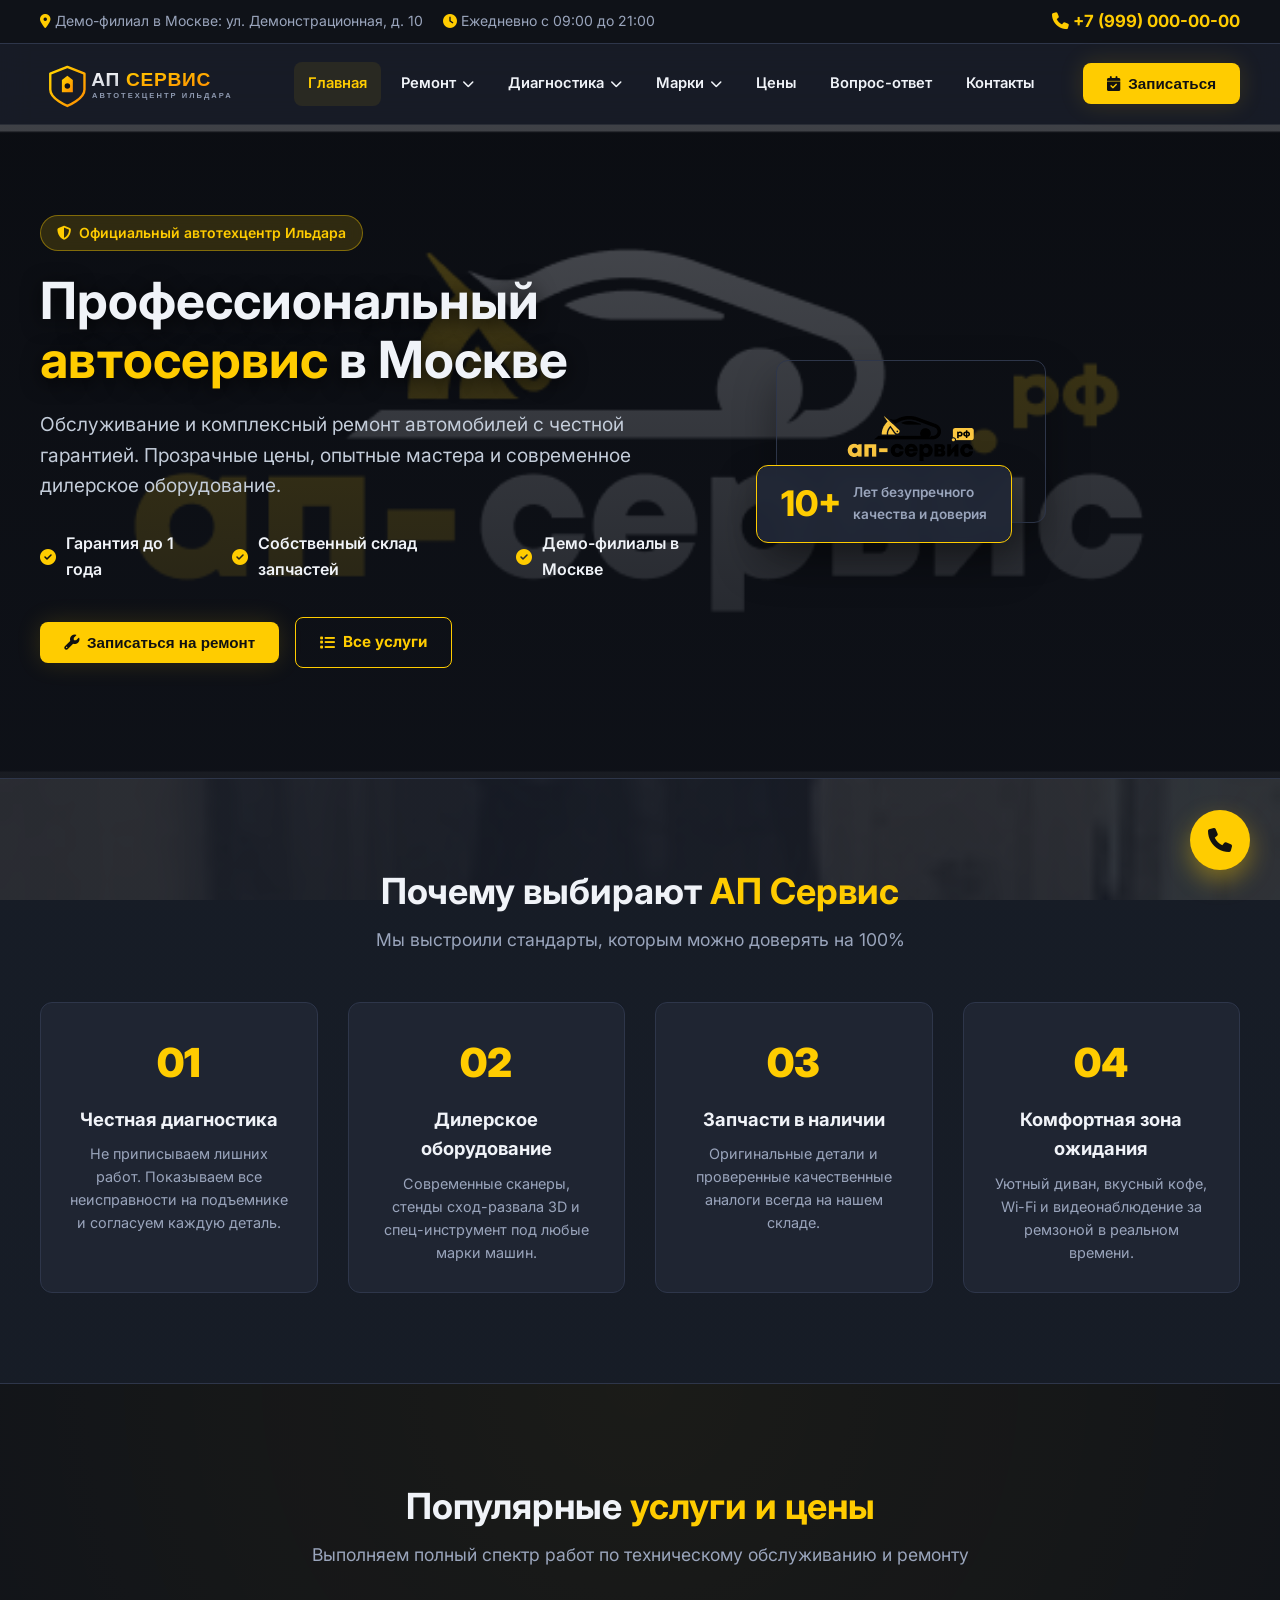
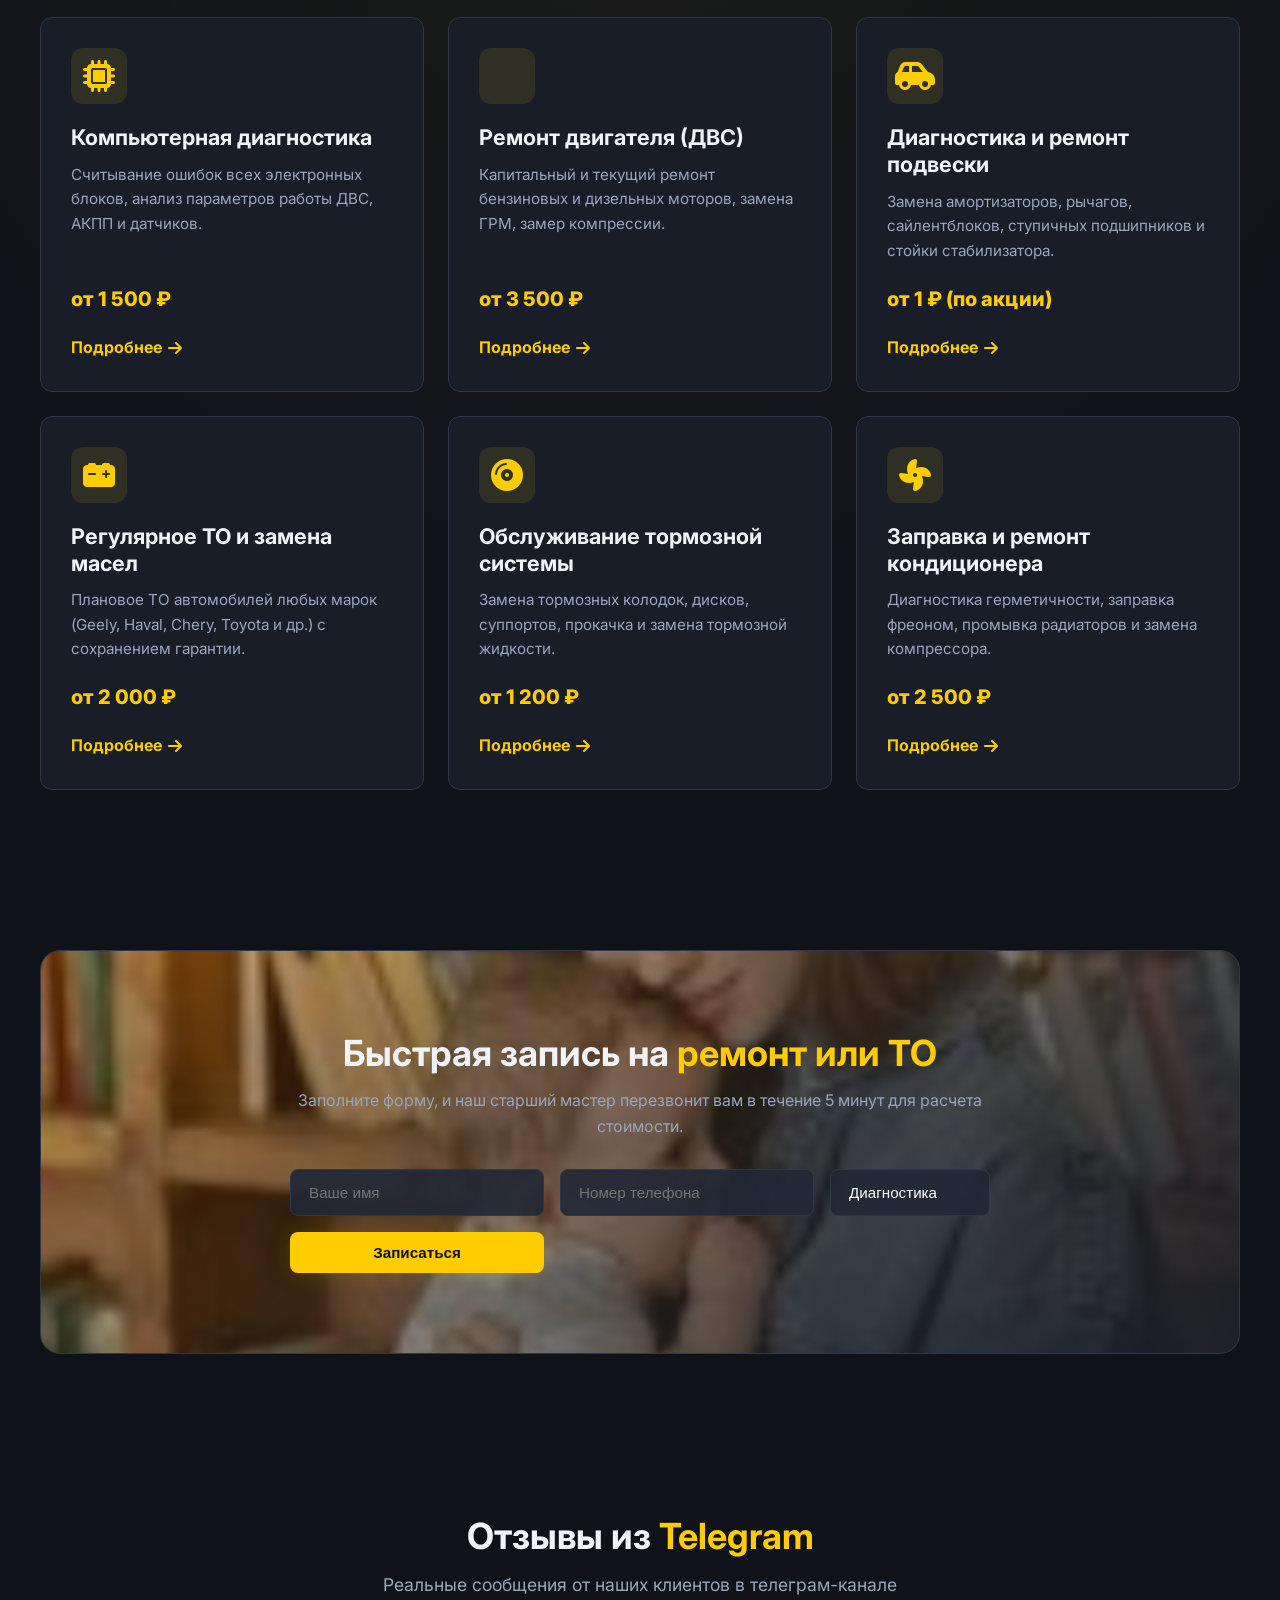
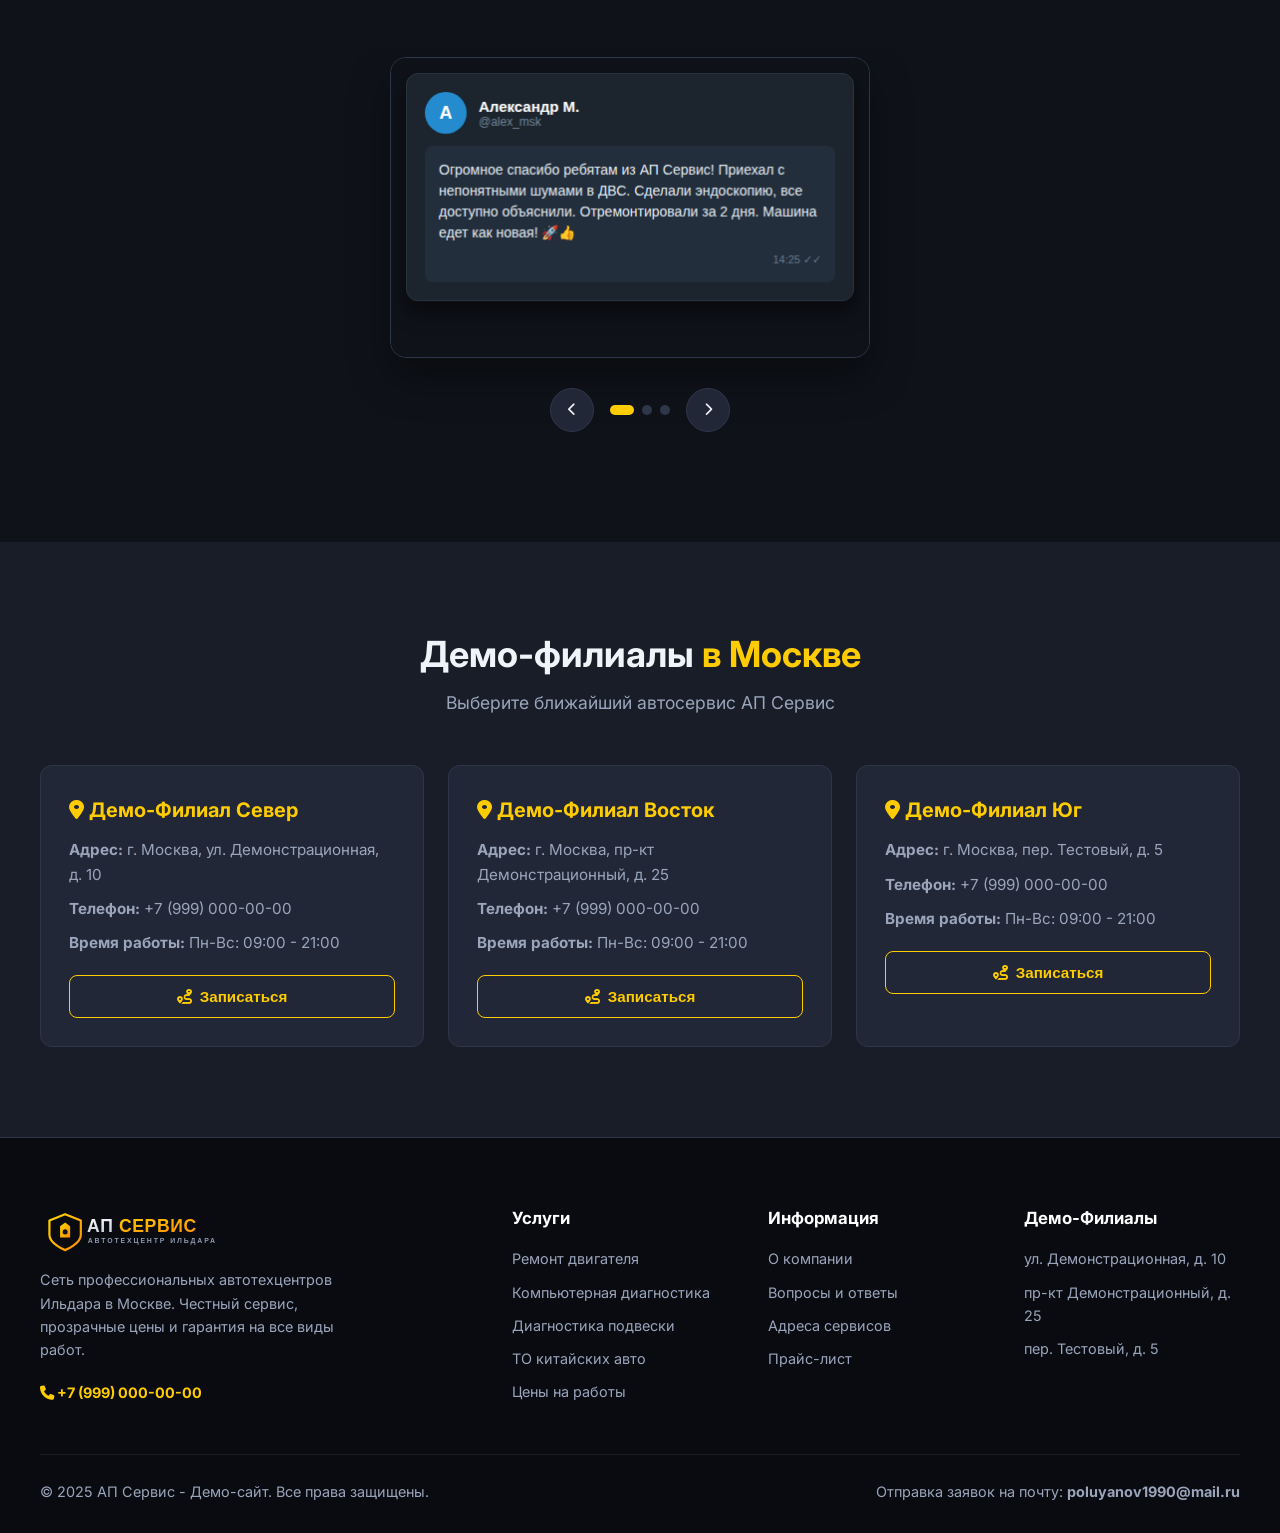
==== commit 50cd0e11: "Redesign AP Service website with visual effects, uniform navigation, Telegram carousel, and demo con" ====
--- a/index.html
+++ b/index.html
@@ -16,11 +16,11 @@
   <div class="top-bar">
     <div class="container">
       <div class="top-bar-info">
-        <div class="item"><i class="fa-solid fa-location-dot text-highlight"></i> 3 филиала в Москве: Декабристов, Остаповский проезд, Бехтерева</div>
+        <div class="item"><i class="fa-solid fa-location-dot text-highlight"></i> Демо-филиал в Москве: ул. Демонстрационная, д. 10</div>
         <div class="item"><i class="fa-solid fa-clock text-highlight"></i> Ежедневно с 09:00 до 21:00</div>
       </div>
       <div class="top-bar-contact">
-        <a href="tel:+74994505549" class="phone-link"><i class="fa-solid fa-phone"></i> +7 (499) 450-55-49</a>
+        <a href="tel:+79990000000" class="phone-link"><i class="fa-solid fa-phone"></i> +7 (999) 000-00-00</a>
       </div>
     </div>
   </div>
@@ -115,7 +115,7 @@
           </div>
           <div class="hero-feature-item">
             <i class="fa-solid fa-circle-check text-highlight"></i>
-            <span>3 филиала в Москве</span>
+            <span>Демо-филиалы в Москве</span>
           </div>
         </div>
 
@@ -279,75 +279,69 @@
     </div>
   </section>
 
-  <!-- Reviews Section -->
+  <!-- Reviews Section (Telegram Screenshots Carousel) -->
   <section class="reviews-section">
     <div class="container">
-      <h2 class="section-title">Отзывы наших <span class="text-highlight">клиентов</span></h2>
-      <p class="section-subtitle">Оценка 4.9 на Яндекс Картах на основе более 1500 отзывов</p>
-
-      <div class="reviews-grid">
-        <div class="review-card">
-          <div class="review-header">
-            <div class="reviewer-name">Михаил К.</div>
-            <div class="stars"><i class="fa-solid fa-star"></i><i class="fa-solid fa-star"></i><i class="fa-solid fa-star"></i><i class="fa-solid fa-star"></i><i class="fa-solid fa-star"></i></div>
-          </div>
-          <p class="review-text">«Обслуживаю здесь свой Haval F7. Ребята знают китайцев отлично! Нашли причину стука в подвеске за 10 минут, хотя у дилера мурыжили месяц. Цены адекватные!»</p>
-        </div>
-
-        <div class="review-card">
-          <div class="review-header">
-            <div class="reviewer-name">Алексей В.</div>
-            <div class="stars"><i class="fa-solid fa-star"></i><i class="fa-solid fa-star"></i><i class="fa-solid fa-star"></i><i class="fa-solid fa-star"></i><i class="fa-solid fa-star"></i></div>
-          </div>
-          <p class="review-text">«Делал капитальный ремонт ДВС на Skoda Octavia. Все запчасти предоставили сами, дали гарантию 1 год. Проехал уже 15 000 км — мотор работает идеально!»</p>
-        </div>
-
-        <div class="review-card">
-          <div class="review-header">
-            <div class="reviewer-name">Елена С.</div>
-            <div class="stars"><i class="fa-solid fa-star"></i><i class="fa-solid fa-star"></i><i class="fa-solid fa-star"></i><i class="fa-solid fa-star"></i><i class="fa-solid fa-star"></i></div>
-          </div>
-          <p class="review-text">«Приехала на диагностику подвески по рекомендации. Очень чистая ремзона, приветливый мастер Александр. Показал все недочеты, лишнего не навязывал.»</p>
-        </div>
-      </div>
-    </div>
-  </section>
-
-  <!-- Branches / Locations Section -->
+      <h2 class="section-title">Отзывы из <span class="text-highlight">Telegram</span></h2>
+      <p class="section-subtitle">Реальные сообщения от наших клиентов в телеграм-канале</p>
+
+      <div class="reviews-carousel-wrapper">
+        <div class="reviews-carousel-track">
+          <div class="review-slide">
+            <img src="images/tg_review_1.png" alt="Отзыв Telegram 1">
+          </div>
+          <div class="review-slide">
+            <img src="images/tg_review_2.png" alt="Отзыв Telegram 2">
+          </div>
+          <div class="review-slide">
+            <img src="images/tg_review_3.png" alt="Отзыв Telegram 3">
+          </div>
+        </div>
+
+        <div class="carousel-nav">
+          <button class="carousel-btn prev"><i class="fa-solid fa-chevron-left"></i></button>
+          <div class="carousel-dots"></div>
+          <button class="carousel-btn next"><i class="fa-solid fa-chevron-right"></i></button>
+        </div>
+      </div>
+    </div>
+  </section>
+
+  <!-- Branches / Locations Section (DEMO CONTACTS) -->
   <section class="branches-section" id="branches">
     <div class="container">
-      <h2 class="section-title">Наши филиалы <span class="text-highlight">в Москве</span></h2>
+      <h2 class="section-title">Демо-филиалы <span class="text-highlight">в Москве</span></h2>
       <p class="section-subtitle">Выберите ближайший автосервис АП Сервис</p>
 
       <div class="branches-grid">
         <div class="branch-card">
-          <div class="branch-title"><i class="fa-solid fa-location-dot"></i> м. Отрадное</div>
+          <div class="branch-title"><i class="fa-solid fa-location-dot"></i> Демо-Филиал Север</div>
           <div class="branch-info">
-            <div><strong>Адрес:</strong> улица Декабристов, 47</div>
-            <div><strong>Телефон:</strong> +7 (499) 450-55-49</div>
+            <div><strong>Адрес:</strong> г. Москва, ул. Демонстрационная, д. 10</div>
+            <div><strong>Телефон:</strong> +7 (999) 000-00-00</div>
             <div><strong>Время работы:</strong> Пн-Вс: 09:00 - 21:00</div>
           </div>
-          <button class="btn btn-outline" style="width: 100%;" data-open-modal><i class="fa-solid fa-route"></i> Записаться в Отрадное</button>
+          <button class="btn btn-outline" style="width: 100%;" data-open-modal><i class="fa-solid fa-route"></i> Записаться</button>
         </div>
 
         <div class="branch-card">
-          <div class="branch-title"><i class="fa-solid fa-location-dot"></i> м. Текстильщики</div>
+          <div class="branch-title"><i class="fa-solid fa-location-dot"></i> Демо-Филиал Восток</div>
           <div class="branch-info">
-            <div><strong>Адрес:</strong> Остаповский проезд 6, стр. 1</div>
-            <div><strong>Телефон:</strong> +7 (499) 450-55-49</div>
+            <div><strong>Адрес:</strong> г. Москва, пр-кт Демонстрационный, д. 25</div>
+            <div><strong>Телефон:</strong> +7 (999) 000-00-00</div>
             <div><strong>Время работы:</strong> Пн-Вс: 09:00 - 21:00</div>
           </div>
-          <button class="btn btn-outline" style="width: 100%;" data-open-modal><i class="fa-solid fa-route"></i> Записаться на Остаповский</button>
+          <button class="btn btn-outline" style="width: 100%;" data-open-modal><i class="fa-solid fa-route"></i> Записаться</button>
         </div>
 
         <div class="branch-card">
-          <div class="branch-title"><i class="fa-solid fa-location-dot"></i> м. Кантемировская</div>
+          <div class="branch-title"><i class="fa-solid fa-location-dot"></i> Демо-Филиал Юг</div>
           <div class="branch-info">
-            <div><strong>Адрес:</strong> улица Бехтерева, 12</div>
-            <div><strong>Телефон:</strong> +7 (499) 450-55-49</div>
+            <div><strong>Адрес:</strong> г. Москва, пер. Тестовый, д. 5</div>
+            <div><strong>Телефон:</strong> +7 (999) 000-00-00</div>
             <div><strong>Время работы:</strong> Пн-Вс: 09:00 - 21:00</div>
           </div>
-          <button class="btn btn-outline" style="width: 100%;" data-open-modal><i class="fa-solid fa-route"></i> Записаться на Бехтерева</button>
+          <button class="btn btn-outline" style="width: 100%;" data-open-modal><i class="fa-solid fa-route"></i> Записаться</button>
         </div>
       </div>
     </div>
@@ -399,7 +393,7 @@
             <img src="images/logo.svg" alt="АП Сервис">
           </div>
           <p class="footer-desc">Сеть профессиональных автотехцентров Ильдара в Москве. Честный сервис, прозрачные цены и гарантия на все виды работ.</p>
-          <p style="color: var(--primary); font-weight: 700;"><i class="fa-solid fa-phone"></i> +7 (499) 450-55-49</p>
+          <p style="color: var(--primary); font-weight: 700;"><i class="fa-solid fa-phone"></i> +7 (999) 000-00-00</p>
         </div>
 
         <div class="footer-col">
@@ -424,17 +418,17 @@
         </div>
 
         <div class="footer-col">
-          <h4>Филиалы</h4>
+          <h4>Демо-Филиалы</h4>
           <ul class="footer-links">
-            <li>ул. Декабристов, 47</li>
-            <li>Остаповский проезд 6, стр. 1</li>
-            <li>ул. Бехтерева, 12</li>
+            <li>ул. Демонстрационная, д. 10</li>
+            <li>пр-кт Демонстрационный, д. 25</li>
+            <li>пер. Тестовый, д. 5</li>
           </ul>
         </div>
       </div>
 
       <div class="footer-bottom">
-        <div>&copy; 2025 АП Сервис - Автосервис Ильдара. Все права защищены.</div>
+        <div>&copy; 2025 АП Сервис - Демо-сайт. Все права защищены.</div>
         <div>Отправка заявок на почту: <strong>poluyanov1990@mail.ru</strong></div>
       </div>
     </div>
--- a/css/style.css
+++ b/css/style.css
@@ -3,11 +3,11 @@
    Color Palette:
    - Primary: #ffcc00 / #fbc740 (Vibrant Auto Gold/Yellow)
    - Accent: #e60000 / #ff3333 (Red Accent)
-   - Dark BG: #12151c (Deep Onyx)
-   - Surface BG: #1b1f2b / #222736 (Sleek Dark Slate)
-   - Card BG: #262c3d
-   - Text Primary: #f5f6f8
-   - Text Muted: #9da7be
+   - Dark BG: #0f1219 (Deep Onyx)
+   - Surface BG: #181d28 / #222736 (Sleek Dark Slate)
+   - Card BG: #212736
+   - Text Primary: #f0f3f8
+   - Text Muted: #9aa5bc
    ========================================================================== */
 
 :root {
@@ -137,8 +137,8 @@
   position: sticky;
   top: 0;
   z-index: 1000;
-  background: rgba(24, 29, 40, 0.95);
-  backdrop-filter: blur(12px);
+  background: rgba(24, 29, 40, 0.92);
+  backdrop-filter: blur(16px);
   border-bottom: 1px solid rgba(255, 255, 255, 0.08);
   transition: all var(--transition-fast);
 }
@@ -157,7 +157,7 @@
 }
 
 .logo img {
-  height: 45px;
+  height: 48px;
   width: auto;
 }
 
@@ -165,7 +165,7 @@
   display: flex;
   align-items: center;
   list-style: none;
-  gap: 8px;
+  gap: 6px;
 }
 
 .nav-item {
@@ -173,9 +173,9 @@
 }
 
 .nav-link {
-  padding: 10px 16px;
+  padding: 10px 14px;
   font-weight: 600;
-  font-size: 0.95rem;
+  font-size: 0.92rem;
   color: var(--text-main);
   border-radius: 8px;
   display: flex;
@@ -203,7 +203,8 @@
   top: 100%;
   left: 0;
   min-width: 260px;
-  background: var(--surface-bg);
+  background: rgba(24, 29, 40, 0.98);
+  backdrop-filter: blur(12px);
   border: 1px solid var(--card-border);
   border-radius: var(--border-radius);
   box-shadow: var(--shadow-lg);
@@ -298,12 +299,12 @@
   cursor: pointer;
 }
 
-/* Hero Section */
+/* Hero Section with Rich Visual Overlay Background */
 .hero {
   position: relative;
-  padding: 80px 0 100px;
-  background: radial-gradient(circle at 70% 30%, rgba(255, 204, 0, 0.08) 0%, transparent 60%),
-              linear-gradient(180deg, var(--surface-bg) 0%, var(--dark-bg) 100%);
+  padding: 90px 0 110px;
+  background: linear-gradient(180deg, rgba(15, 18, 25, 0.75) 0%, rgba(15, 18, 25, 0.95) 100%),
+              url('../images/img_11.jpg') center/cover no-repeat;
   overflow: hidden;
 }
 
@@ -318,8 +319,9 @@
   display: inline-flex;
   align-items: center;
   gap: 8px;
-  background: rgba(255, 204, 0, 0.1);
-  border: 1px solid rgba(255, 204, 0, 0.3);
+  background: rgba(255, 204, 0, 0.15);
+  backdrop-filter: blur(8px);
+  border: 1px solid rgba(255, 204, 0, 0.4);
   color: var(--primary);
   padding: 6px 16px;
   border-radius: 20px;
@@ -332,11 +334,12 @@
   font-size: 3.2rem;
   line-height: 1.15;
   margin-bottom: 20px;
+  text-shadow: 0 4px 20px rgba(0, 0, 0, 0.8);
 }
 
 .hero-desc {
   font-size: 1.2rem;
-  color: var(--text-muted);
+  color: #c3ccd9;
   margin-bottom: 30px;
   max-width: 600px;
 }
@@ -379,7 +382,8 @@
   position: absolute;
   bottom: -20px;
   left: -20px;
-  background: var(--card-bg);
+  background: rgba(33, 39, 54, 0.95);
+  backdrop-filter: blur(10px);
   border: 1px solid var(--primary);
   padding: 16px 24px;
   border-radius: 12px;
@@ -407,7 +411,7 @@
 /* Services Grid Section */
 .services-section {
   padding: 100px 0;
-  background: var(--dark-bg);
+  background: radial-gradient(circle at 50% 0%, rgba(255, 204, 0, 0.05) 0%, transparent 70%), var(--dark-bg);
 }
 
 .services-grid {
@@ -495,10 +499,11 @@
   gap: 10px;
 }
 
-/* Advantages Section */
+/* Advantages Section with BG overlay */
 .advantages-section {
   padding: 90px 0;
-  background: var(--surface-bg);
+  background: linear-gradient(180deg, rgba(24, 29, 40, 0.9) 0%, rgba(24, 29, 40, 0.9) 100%),
+              url('../images/img_35.jpeg') center/cover fixed;
   border-top: 1px solid var(--card-border);
   border-bottom: 1px solid var(--card-border);
 }
@@ -510,11 +515,18 @@
 }
 
 .advantage-card {
-  background: var(--card-bg);
+  background: rgba(33, 39, 54, 0.85);
+  backdrop-filter: blur(8px);
   border: 1px solid var(--card-border);
   border-radius: var(--border-radius);
   padding: 28px;
   text-align: center;
+  transition: transform var(--transition-fast);
+}
+
+.advantage-card:hover {
+  transform: translateY(-4px);
+  border-color: var(--primary);
 }
 
 .advantage-number {
@@ -538,7 +550,8 @@
 /* Interactive Calculator / Booking Form Banner */
 .booking-banner {
   padding: 80px 0;
-  background: linear-gradient(135deg, rgba(255, 204, 0, 0.1) 0%, rgba(24, 29, 40, 1) 100%), var(--dark-bg);
+  background: linear-gradient(135deg, rgba(255, 204, 0, 0.12) 0%, rgba(24, 29, 40, 0.95) 100%),
+              url('../images/img_40.jpeg') center/cover;
   border-radius: 20px;
   border: 1px solid var(--card-border);
   margin: 60px 0;
@@ -562,7 +575,7 @@
 .form-control {
   width: 100%;
   padding: 14px 18px;
-  background: var(--card-bg);
+  background: rgba(33, 39, 54, 0.9);
   border: 1px solid var(--card-border);
   border-radius: 8px;
   color: #fff;
@@ -580,45 +593,86 @@
   cursor: pointer;
 }
 
-/* Reviews Carousel/Grid */
+/* Telegram Reviews Carousel */
 .reviews-section {
   padding: 100px 0;
   background: var(--dark-bg);
 }
 
-.reviews-grid {
-  display: grid;
-  grid-template-columns: repeat(auto-fit, minmax(320px, 1fr));
-  gap: 24px;
-}
-
-.review-card {
-  background: var(--surface-bg);
+.reviews-carousel-wrapper {
+  position: relative;
+  max-width: 900px;
+  margin: 0 auto;
+  overflow: hidden;
+
+  padding: 10px 0;
+}
+
+.reviews-carousel-track {
+  display: flex;
+  transition: transform 0.4s cubic-bezier(0.16, 1, 0.3, 1);
+  gap: 20px;
+}
+
+.review-slide {
+  min-width: calc(100% - 20px);
+  box-sizing: border-box;
+}
+
+.review-slide img {
+  width: 100%;
+  max-width: 480px;
+  margin: 0 auto;
+  border-radius: 16px;
   border: 1px solid var(--card-border);
-  border-radius: var(--border-radius);
-  padding: 24px;
-}
-
-.review-header {
-  display: flex;
-  align-items: center;
-  justify-content: space-between;
-  margin-bottom: 16px;
-}
-
-.reviewer-name {
-  font-weight: 700;
-}
-
-.stars {
-  color: var(--primary);
-  font-size: 0.9rem;
-}
-
-.review-text {
-  color: var(--text-muted);
-  font-size: 0.95rem;
-  font-style: italic;
+  box-shadow: var(--shadow-lg);
+}
+
+.carousel-nav {
+  display: flex;
+  justify-content: center;
+  align-items: center;
+  gap: 16px;
+  margin-top: 30px;
+}
+
+.carousel-btn {
+  background: var(--card-bg);
+  border: 1px solid var(--card-border);
+  color: var(--text-main);
+  width: 44px;
+  height: 44px;
+  border-radius: 50%;
+  display: flex;
+  align-items: center;
+  justify-content: center;
+  cursor: pointer;
+  transition: all var(--transition-fast);
+}
+
+.carousel-btn:hover {
+  background: var(--primary);
+  color: #111;
+}
+
+.carousel-dots {
+  display: flex;
+  gap: 8px;
+}
+
+.dot {
+  width: 10px;
+  height: 10px;
+  border-radius: 50%;
+  background: var(--card-border);
+  cursor: pointer;
+  transition: all var(--transition-fast);
+}
+
+.dot.active {
+  background: var(--primary);
+  width: 24px;
+  border-radius: 6px;
 }
 
 /* Branches / Locations Section */
@@ -735,7 +789,7 @@
 }
 
 .footer-logo img {
-  height: 40px;
+  height: 44px;
   margin-bottom: 16px;
 }
 
@@ -894,10 +948,11 @@
   100% { transform: scale(1); box-shadow: 0 0 0 0 rgba(255, 204, 0, 0); }
 }
 
-/* Page Banner header for inner pages */
+/* Page Banner header for inner pages with BG */
 .page-banner {
   padding: 60px 0;
-  background: linear-gradient(180deg, var(--surface-bg) 0%, var(--dark-bg) 100%);
+  background: linear-gradient(180deg, rgba(15, 18, 25, 0.85) 0%, rgba(15, 18, 25, 0.98) 100%),
+              url('../images/img_12.png') center/cover no-repeat;
   border-bottom: 1px solid var(--card-border);
 
   margin-bottom: 50px;
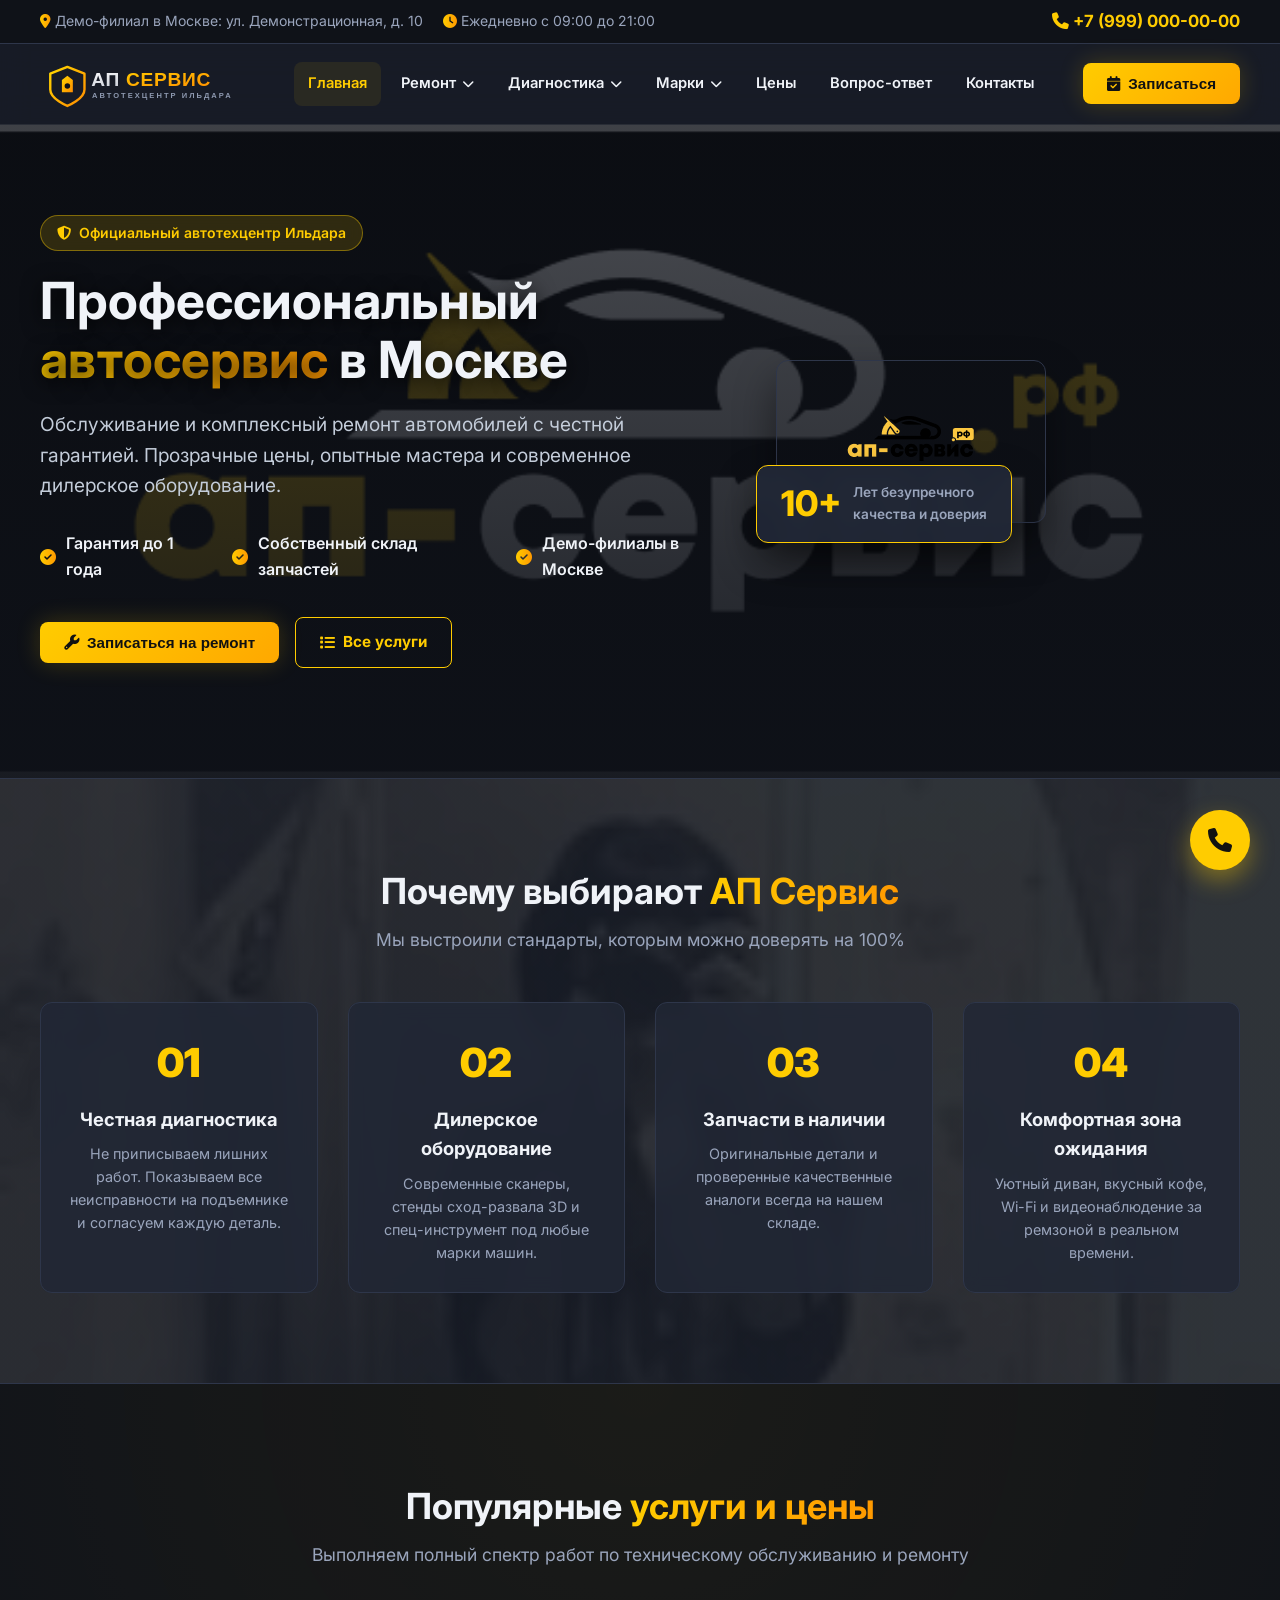
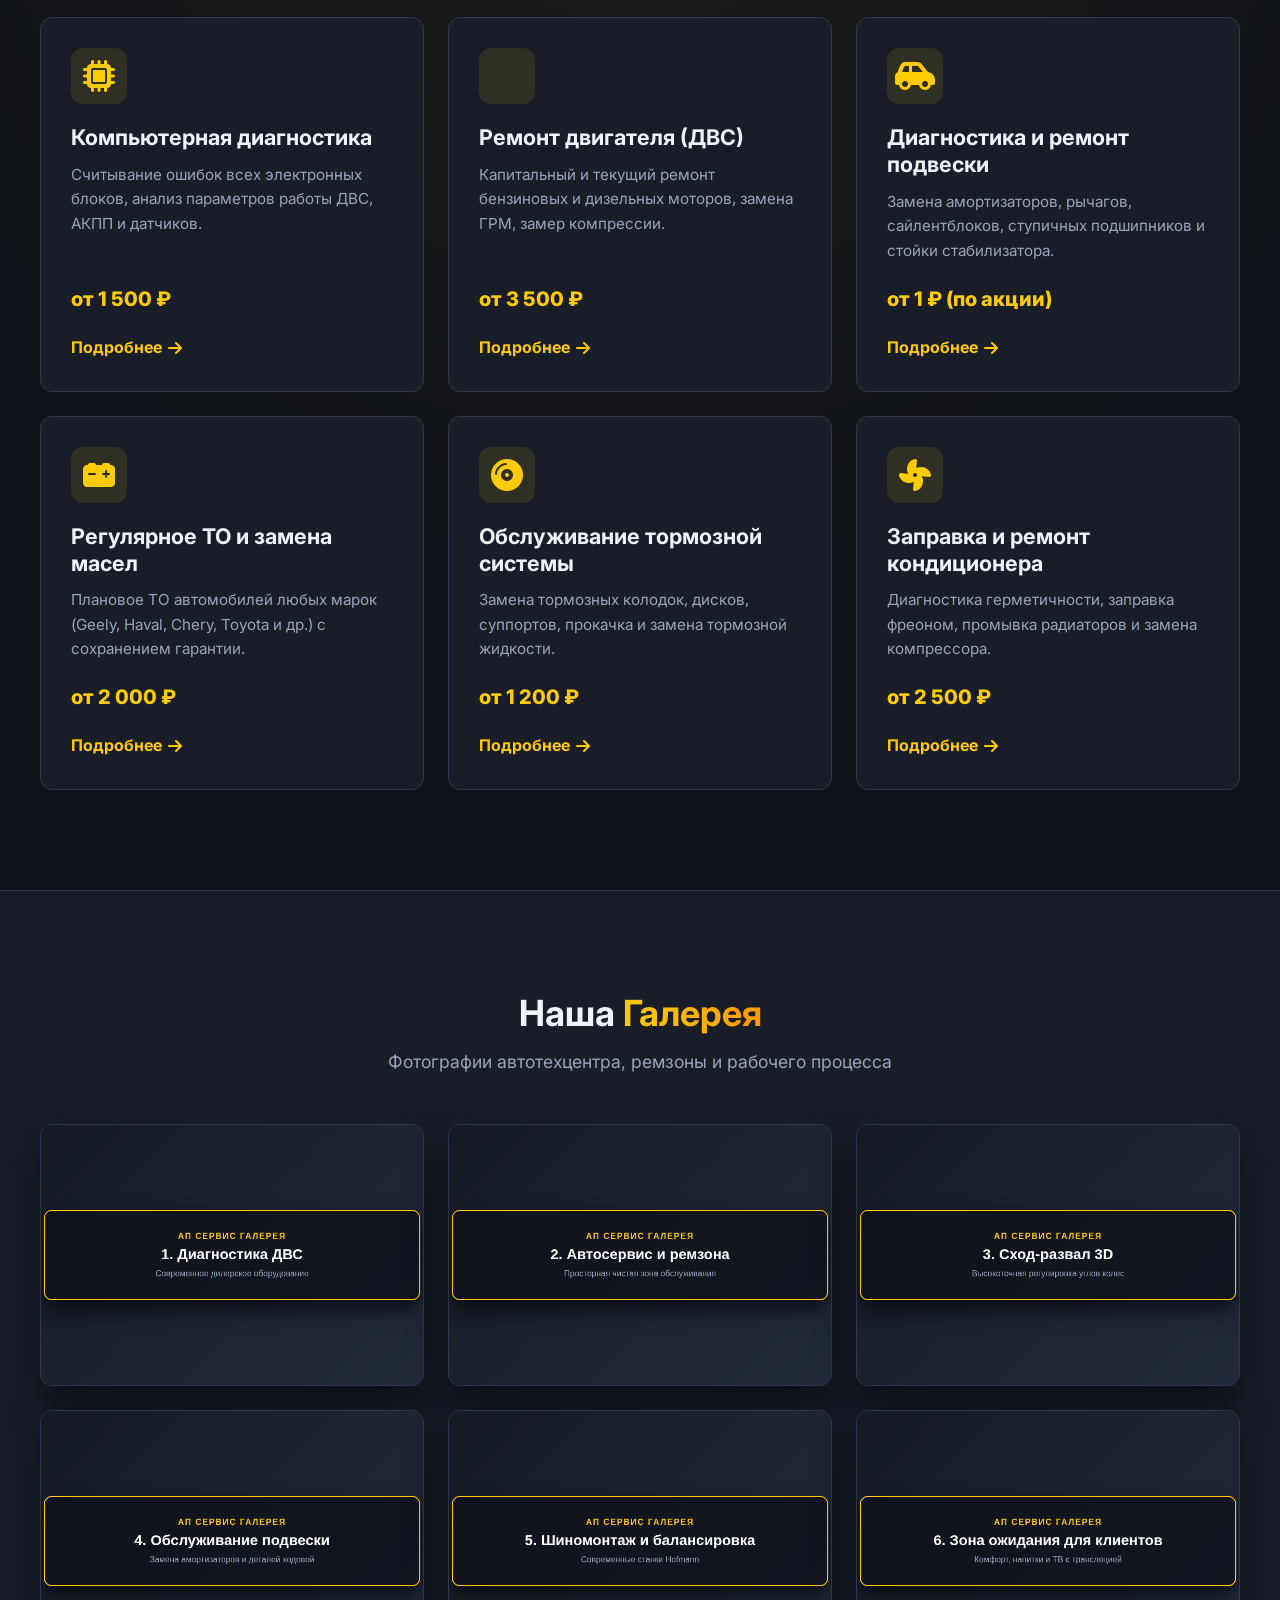
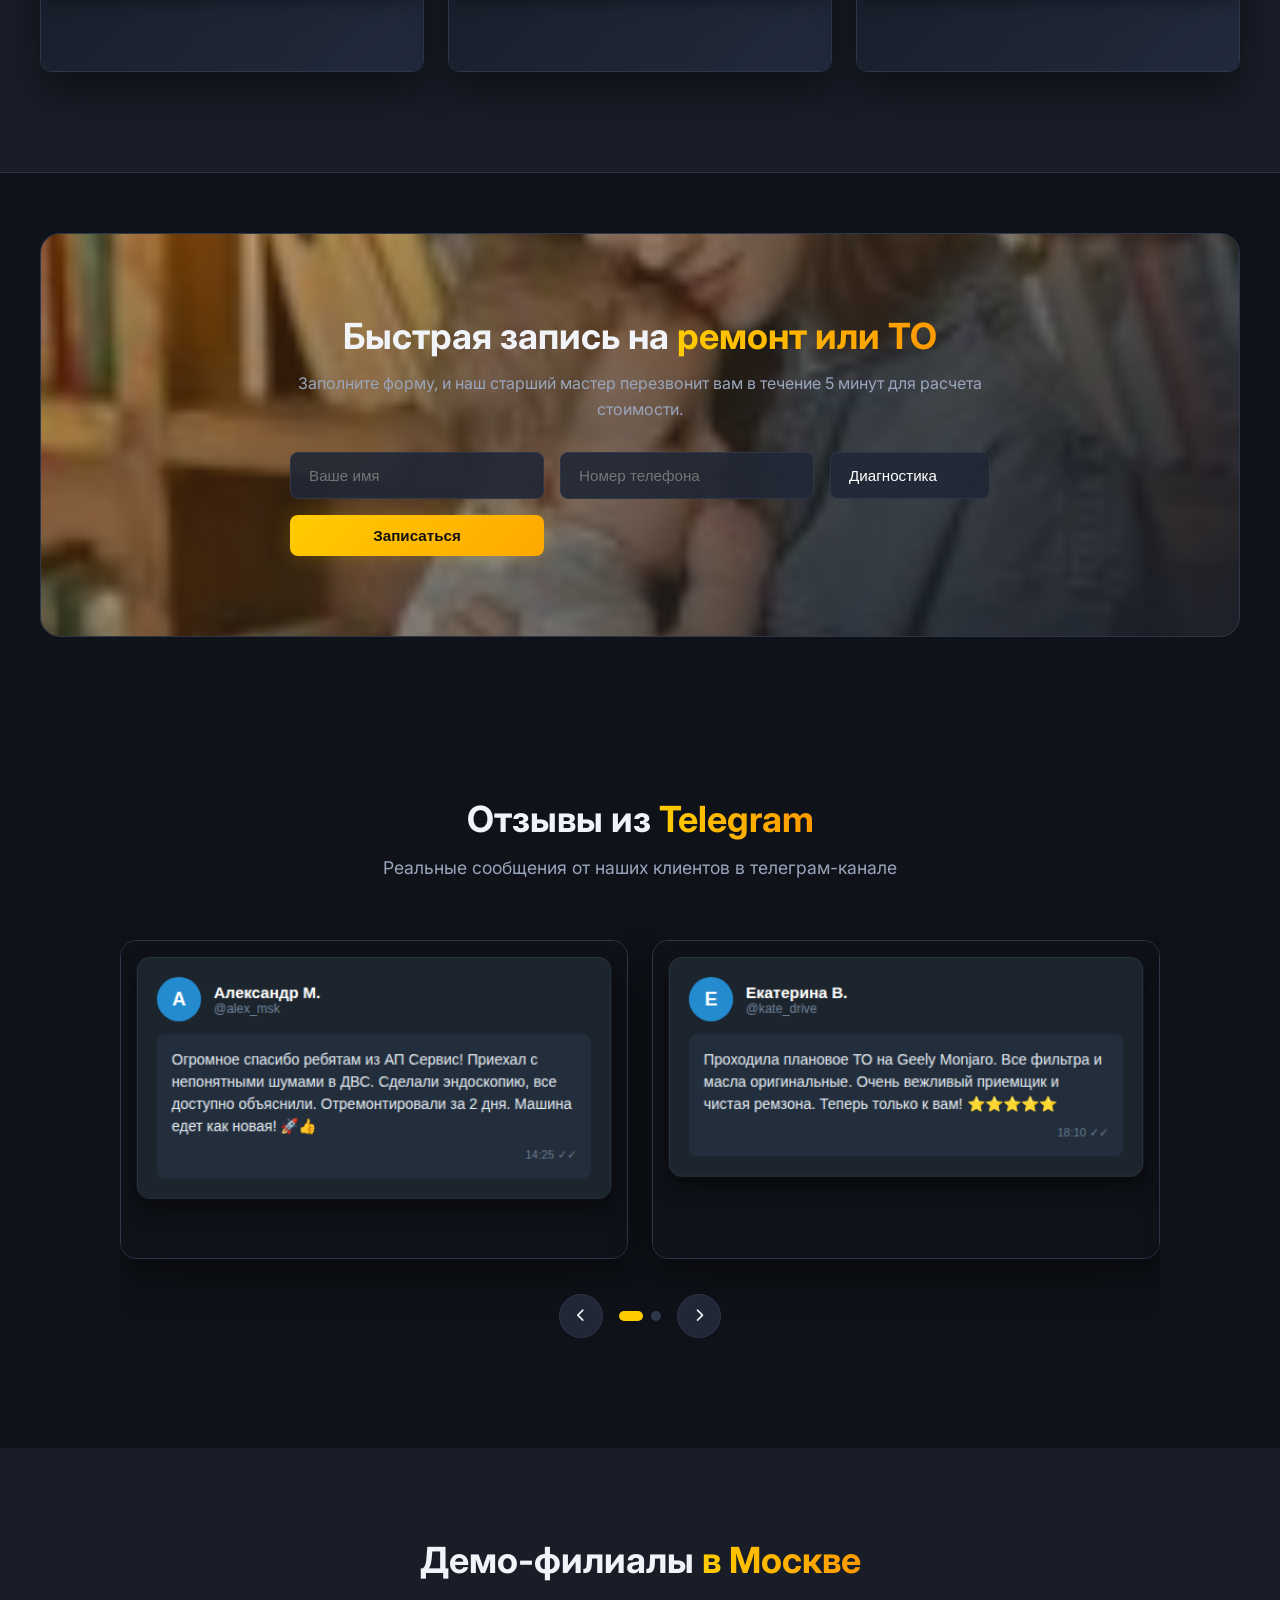
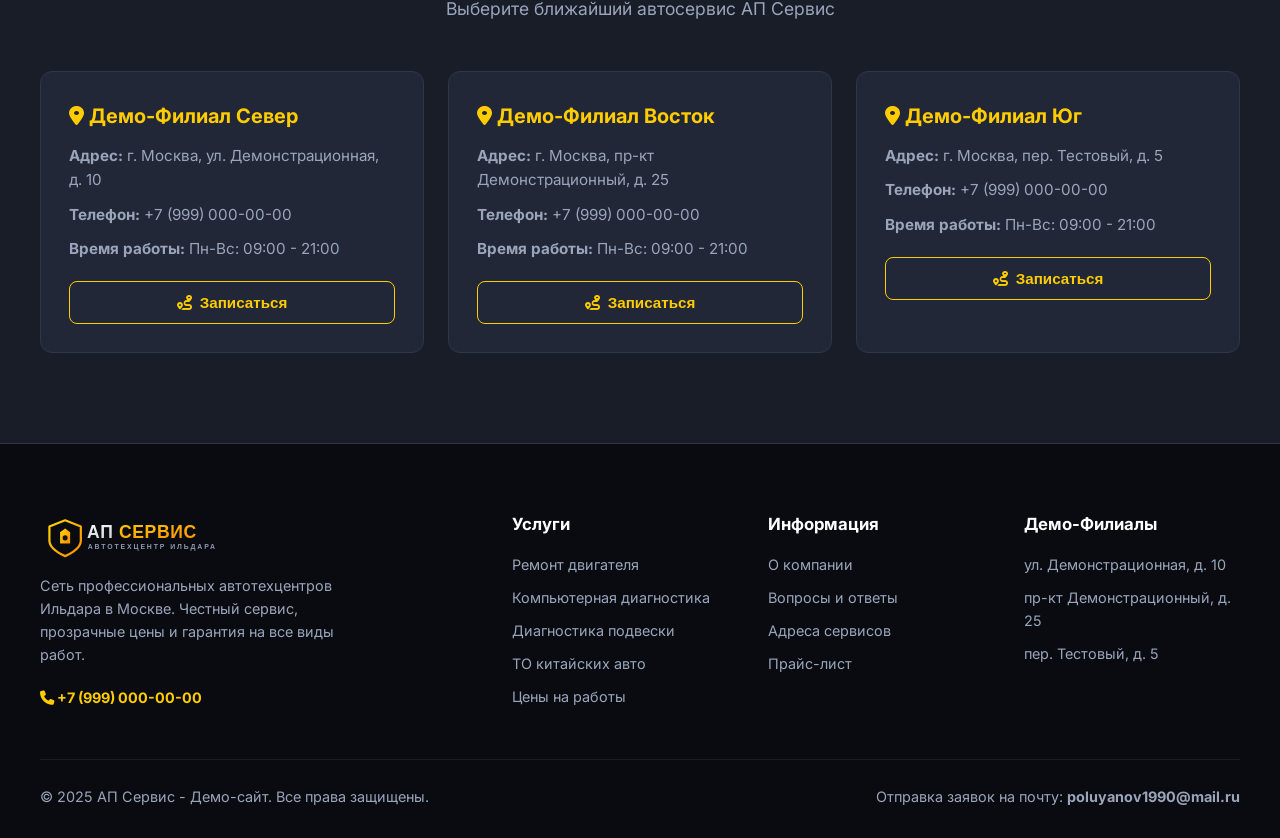
==== commit 29f48d04: "Add Gallery block, 2-screenshot Telegram review slides, animations, and high-quality background visu" ====
--- a/index.html
+++ b/index.html
@@ -97,7 +97,7 @@
   </header>
 
   <!-- Hero Section -->
-  <section class="hero">
+  <section class="hero reveal">
     <div class="container hero-content">
       <div class="hero-text-side">
         <div class="hero-badge"><i class="fa-solid fa-shield-halved"></i> Официальный автотехцентр Ильдара</div>
@@ -136,7 +136,7 @@
   </section>
 
   <!-- Advantages Section -->
-  <section class="advantages-section">
+  <section class="advantages-section reveal">
     <div class="container">
       <h2 class="section-title">Почему выбирают <span class="text-highlight">АП Сервис</span></h2>
       <p class="section-subtitle">Мы выстроили стандарты, которым можно доверять на 100%</p>
@@ -170,7 +170,7 @@
   </section>
 
   <!-- Popular Services Grid -->
-  <section class="services-section" id="services">
+  <section class="services-section reveal" id="services">
     <div class="container">
       <h2 class="section-title">Популярные <span class="text-highlight">услуги и цены</span></h2>
       <p class="section-subtitle">Выполняем полный спектр работ по техническому обслуживанию и ремонту</p>
@@ -251,8 +251,25 @@
     </div>
   </section>
 
+  <!-- Gallery Section (Блок Галерея) -->
+  <section class="gallery-section reveal">
+    <div class="container">
+      <h2 class="section-title">Наша <span class="text-highlight">Галерея</span></h2>
+      <p class="section-subtitle">Фотографии автотехцентра, ремзоны и рабочего процесса</p>
+
+      <div class="gallery-grid">
+        <div class="gallery-item"><img src="images/gallery_1.png" alt="Галерея 1 - Диагностика"></div>
+        <div class="gallery-item"><img src="images/gallery_2.png" alt="Галерея 2 - Ремзона"></div>
+        <div class="gallery-item"><img src="images/gallery_3.png" alt="Галерея 3 - Сход-развал"></div>
+        <div class="gallery-item"><img src="images/gallery_4.png" alt="Галерея 4 - Подвеска"></div>
+        <div class="gallery-item"><img src="images/gallery_5.png" alt="Галерея 5 - Шиномонтаж"></div>
+        <div class="gallery-item"><img src="images/gallery_6.png" alt="Галерея 6 - Клиентская зона"></div>
+      </div>
+    </div>
+  </section>
+
   <!-- Interactive Booking Form Banner -->
-  <section class="container">
+  <section class="container reveal">
     <div class="booking-banner">
       <div style="max-width: 700px; margin: 0 auto; text-align: center;">
         <h2 class="section-title">Быстрая запись на <span class="text-highlight">ремонт или ТО</span></h2>
@@ -279,22 +296,23 @@
     </div>
   </section>
 
-  <!-- Reviews Section (Telegram Screenshots Carousel) -->
-  <section class="reviews-section">
+  <!-- Reviews Section (Telegram Screenshots Carousel with 2 Screenshots per slide) -->
+  <section class="reviews-section reveal">
     <div class="container">
       <h2 class="section-title">Отзывы из <span class="text-highlight">Telegram</span></h2>
       <p class="section-subtitle">Реальные сообщения от наших клиентов в телеграм-канале</p>
 
       <div class="reviews-carousel-wrapper">
         <div class="reviews-carousel-track">
+          <!-- Slide 1 (2 screenshots) -->
           <div class="review-slide">
             <img src="images/tg_review_1.png" alt="Отзыв Telegram 1">
-          </div>
-          <div class="review-slide">
             <img src="images/tg_review_2.png" alt="Отзыв Telegram 2">
           </div>
+          <!-- Slide 2 (2 screenshots) -->
           <div class="review-slide">
             <img src="images/tg_review_3.png" alt="Отзыв Telegram 3">
+            <img src="images/tg_review_4.png" alt="Отзыв Telegram 4">
           </div>
         </div>
 
@@ -307,8 +325,8 @@
     </div>
   </section>
 
-  <!-- Branches / Locations Section (DEMO CONTACTS) -->
-  <section class="branches-section" id="branches">
+  <!-- Branches Section -->
+  <section class="branches-section reveal" id="branches">
     <div class="container">
       <h2 class="section-title">Демо-филиалы <span class="text-highlight">в Москве</span></h2>
       <p class="section-subtitle">Выберите ближайший автосервис АП Сервис</p>
--- a/css/style.css
+++ b/css/style.css
@@ -24,10 +24,10 @@
   --light-bg: #f8fafc;
   --font-family: 'Inter', -apple-system, BlinkMacSystemFont, 'Segoe UI', Roboto, sans-serif;
   --container-width: 1240px;
-  --transition-fast: 0.25s cubic-bezier(0.16, 1, 0.3, 1);
+  --transition-fast: 0.3s cubic-bezier(0.16, 1, 0.3, 1);
   --border-radius: 12px;
-  --shadow-lg: 0 20px 40px rgba(0, 0, 0, 0.35);
-  --shadow-glow: 0 0 25px rgba(255, 204, 0, 0.15);
+  --shadow-lg: 0 20px 40px rgba(0, 0, 0, 0.45);
+  --shadow-glow: 0 0 25px rgba(255, 204, 0, 0.2);
 }
 
 *, *::before, *::after {
@@ -69,6 +69,18 @@
   padding: 0 20px;
 }
 
+/* Scroll Reveal Animations */
+.reveal {
+  opacity: 0;
+  transform: translateY(30px);
+  transition: opacity 0.8s cubic-bezier(0.16, 1, 0.3, 1), transform 0.8s cubic-bezier(0.16, 1, 0.3, 1);
+}
+
+.reveal.revealed {
+  opacity: 1;
+  transform: translateY(0);
+}
+
 /* Typography */
 h1, h2, h3, h4, h5, h6 {
   font-weight: 700;
@@ -92,6 +104,9 @@
 
 .text-highlight {
   color: var(--primary);
+  background: linear-gradient(90deg, #ffcc00, #ff9900);
+  -webkit-background-clip: text;
+  -webkit-text-fill-color: transparent;
 }
 
 /* Top Bar */
@@ -238,7 +253,6 @@
   padding-left: 26px;
 }
 
-/* Multi-column Dropdown for large lists like Repair/Brands */
 .dropdown-menu.mega-menu {
   min-width: 580px;
   display: grid;
@@ -268,15 +282,14 @@
 }
 
 .btn-primary {
-  background: var(--primary);
+  background: linear-gradient(135deg, #ffcc00 0%, #ffa800 100%);
   color: #111;
   box-shadow: var(--shadow-glow);
 }
 
 .btn-primary:hover {
-  background: var(--primary-hover);
-  transform: translateY(-2px);
-  box-shadow: 0 8px 25px rgba(255, 204, 0, 0.35);
+  transform: translateY(-2px) scale(1.02);
+  box-shadow: 0 10px 30px rgba(255, 204, 0, 0.4);
 }
 
 .btn-outline {
@@ -299,7 +312,7 @@
   cursor: pointer;
 }
 
-/* Hero Section with Rich Visual Overlay Background */
+/* Hero Section */
 .hero {
   position: relative;
   padding: 90px 0 110px;
@@ -446,8 +459,8 @@
 }
 
 .service-card:hover {
-  transform: translateY(-6px);
-  border-color: rgba(255, 204, 0, 0.4);
+  transform: translateY(-8px);
+  border-color: rgba(255, 204, 0, 0.5);
   box-shadow: var(--shadow-lg);
 }
 
@@ -496,10 +509,43 @@
 }
 
 .service-card .btn-link:hover {
-  gap: 10px;
-}
-
-/* Advantages Section with BG overlay */
+  gap: 12px;
+}
+
+/* Gallery Section Grid */
+.gallery-section {
+  padding: 100px 0;
+  background: var(--surface-bg);
+  border-top: 1px solid var(--card-border);
+  border-bottom: 1px solid var(--card-border);
+}
+
+.gallery-grid {
+  display: grid;
+  grid-template-columns: repeat(auto-fit, minmax(340px, 1fr));
+  gap: 24px;
+}
+
+.gallery-item {
+  position: relative;
+  border-radius: var(--border-radius);
+  overflow: hidden;
+  border: 1px solid var(--card-border);
+  box-shadow: var(--shadow-lg);
+}
+
+.gallery-item img {
+  width: 100%;
+  height: 260px;
+  object-fit: cover;
+  transition: transform 0.5s ease;
+}
+
+.gallery-item:hover img {
+  transform: scale(1.08);
+}
+
+/* Advantages Section */
 .advantages-section {
   padding: 90px 0;
   background: linear-gradient(180deg, rgba(24, 29, 40, 0.9) 0%, rgba(24, 29, 40, 0.9) 100%),
@@ -525,7 +571,7 @@
 }
 
 .advantage-card:hover {
-  transform: translateY(-4px);
+  transform: translateY(-6px);
   border-color: var(--primary);
 }
 
@@ -547,7 +593,7 @@
   color: var(--text-muted);
 }
 
-/* Interactive Calculator / Booking Form Banner */
+/* Booking Banner */
 .booking-banner {
   padding: 80px 0;
   background: linear-gradient(135deg, rgba(255, 204, 0, 0.12) 0%, rgba(24, 29, 40, 0.95) 100%),
@@ -593,7 +639,7 @@
   cursor: pointer;
 }
 
-/* Telegram Reviews Carousel */
+/* Telegram Reviews Carousel Slider with 2 Screenshots Side by Side */
 .reviews-section {
   padding: 100px 0;
   background: var(--dark-bg);
@@ -601,7 +647,7 @@
 
 .reviews-carousel-wrapper {
   position: relative;
-  max-width: 900px;
+  max-width: 1040px;
   margin: 0 auto;
   overflow: hidden;
 
@@ -610,22 +656,28 @@
 
 .reviews-carousel-track {
   display: flex;
-  transition: transform 0.4s cubic-bezier(0.16, 1, 0.3, 1);
-  gap: 20px;
+  transition: transform 0.5s cubic-bezier(0.16, 1, 0.3, 1);
+  gap: 24px;
 }
 
 .review-slide {
-  min-width: calc(100% - 20px);
+  min-width: 100%;
   box-sizing: border-box;
+  display: grid;
+  grid-template-columns: repeat(2, 1fr);
+  gap: 24px;
 }
 
 .review-slide img {
   width: 100%;
-  max-width: 480px;
-  margin: 0 auto;
   border-radius: 16px;
   border: 1px solid var(--card-border);
   box-shadow: var(--shadow-lg);
+  transition: transform var(--transition-fast);
+}
+
+.review-slide img:hover {
+  transform: translateY(-4px);
 }
 
 .carousel-nav {
@@ -633,7 +685,7 @@
   justify-content: center;
   align-items: center;
   gap: 16px;
-  margin-top: 30px;
+  margin-top: 35px;
 }
 
 .carousel-btn {
@@ -675,7 +727,7 @@
   border-radius: 6px;
 }
 
-/* Branches / Locations Section */
+/* Branches Section */
 .branches-section {
   padding: 90px 0;
   background: var(--surface-bg);
@@ -897,29 +949,6 @@
   display: flex;
   flex-direction: column;
   gap: 16px;
-}
-
-/* Notification banner / toast */
-.form-status {
-  padding: 12px;
-  border-radius: 8px;
-  font-size: 0.9rem;
-  display: none;
-  margin-top: 10px;
-}
-
-.form-status.success {
-  display: block;
-  background: rgba(46, 204, 113, 0.15);
-  border: 1px solid #2ecc71;
-  color: #2ecc71;
-}
-
-.form-status.error {
-  display: block;
-  background: rgba(231, 76, 60, 0.15);
-  border: 1px solid #e74c3c;
-  color: #e74c3c;
 }
 
 /* Floating Call Button */
@@ -1094,6 +1123,10 @@
     justify-content: center;
   }
 
+  .review-slide {
+    grid-template-columns: 1fr;
+  }
+
   .footer-grid {
     grid-template-columns: 1fr 1fr;
   }
